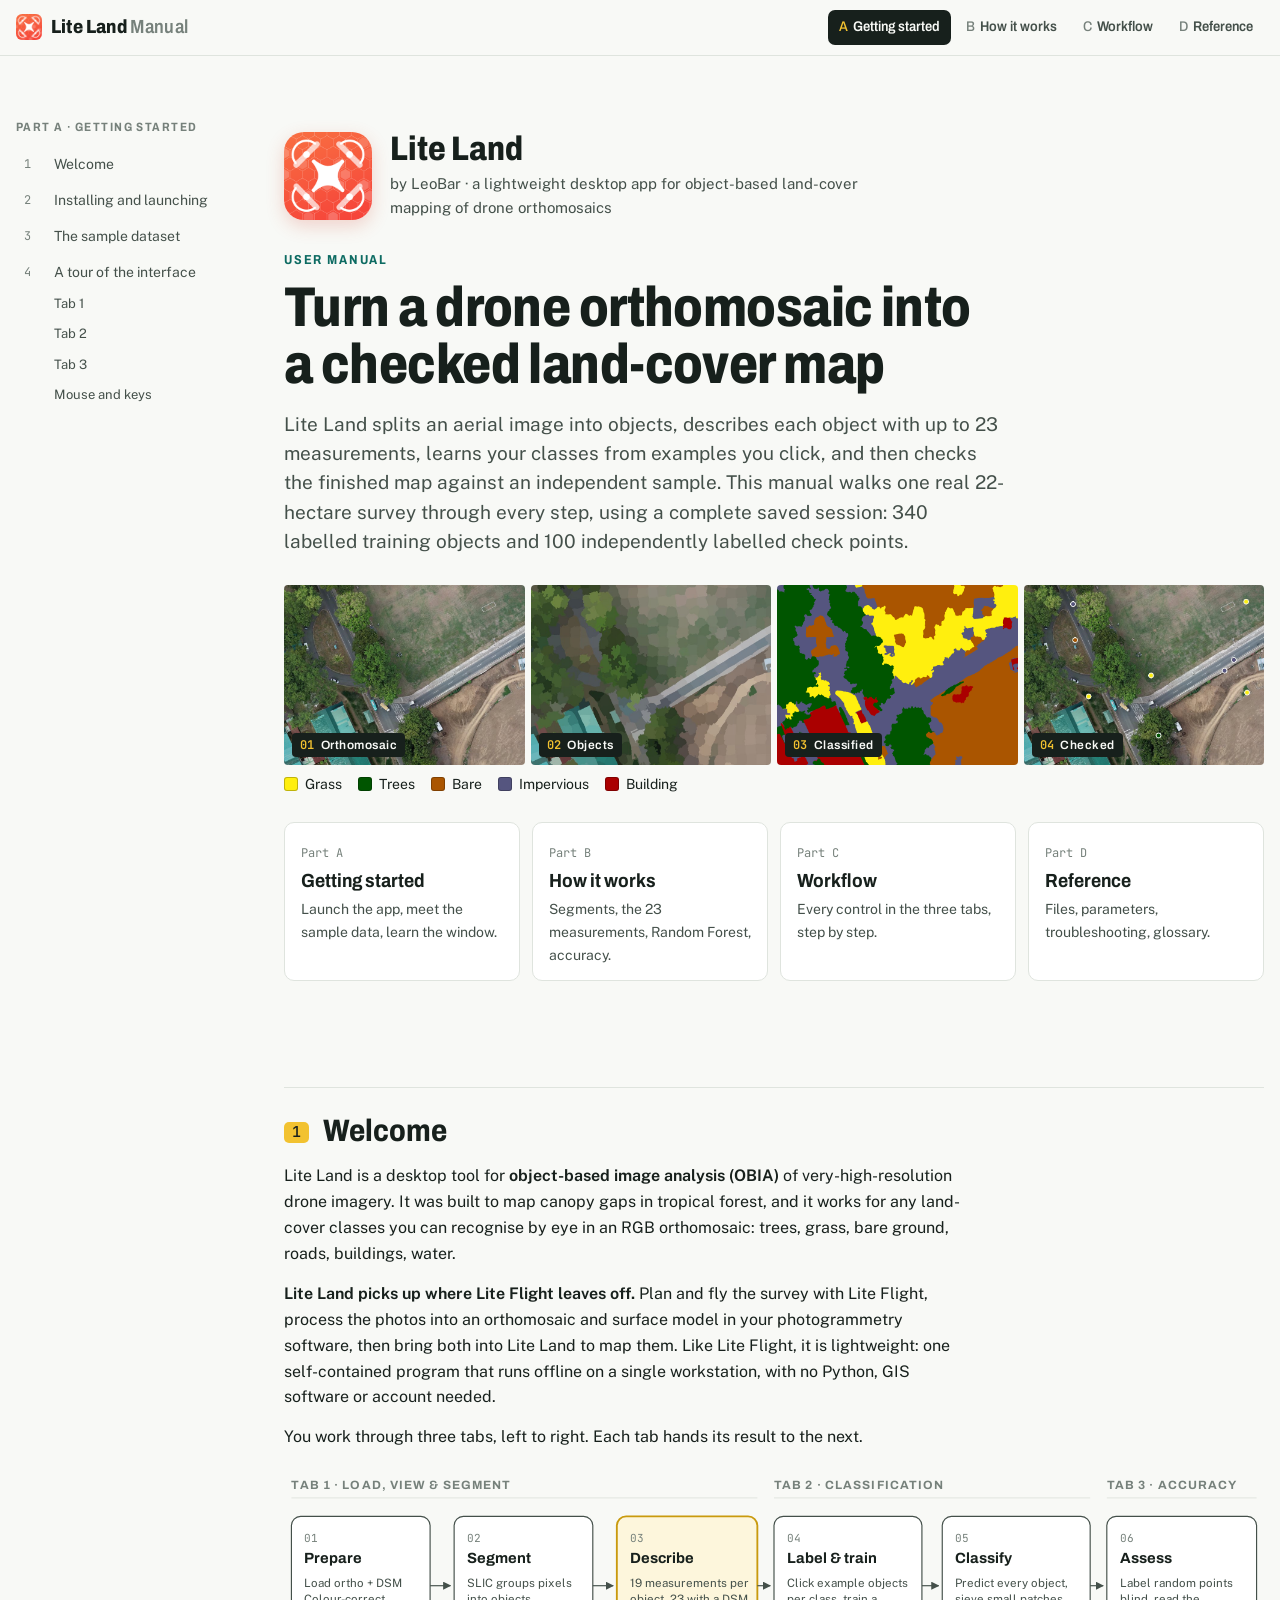
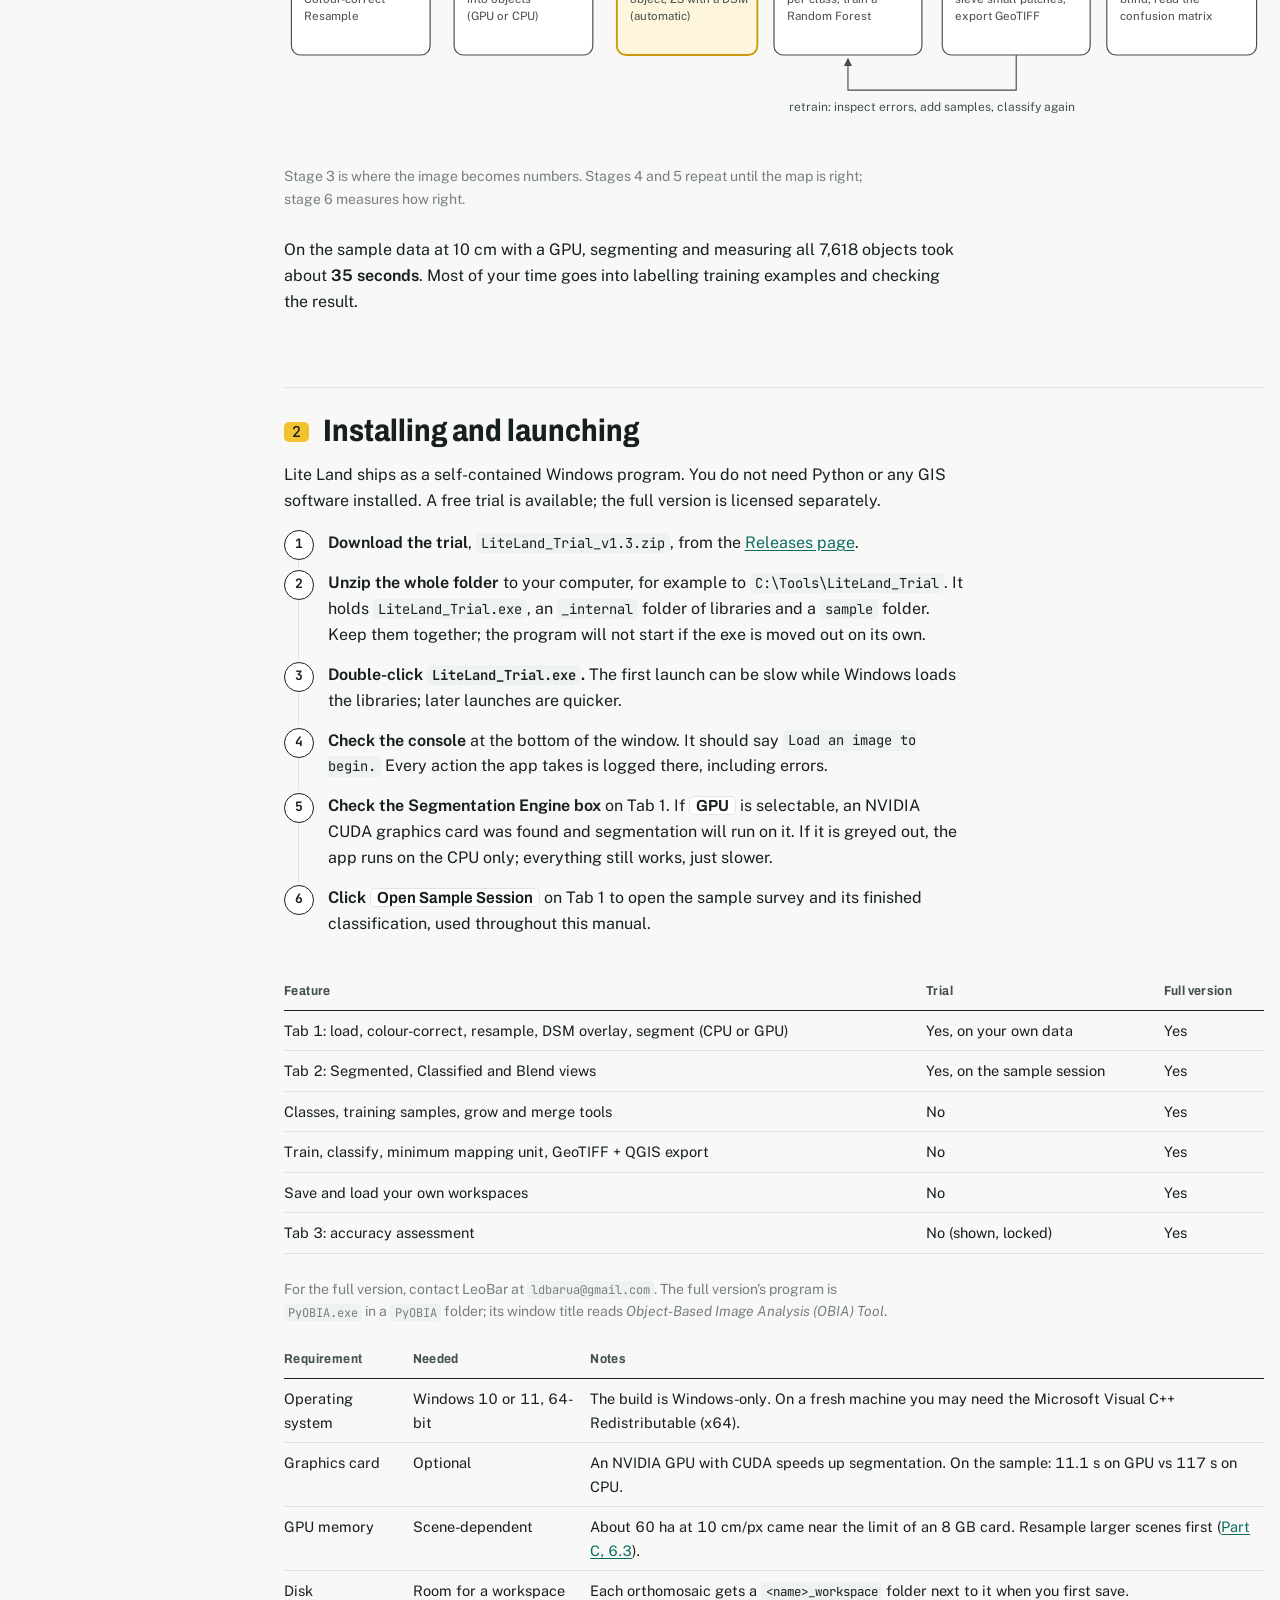
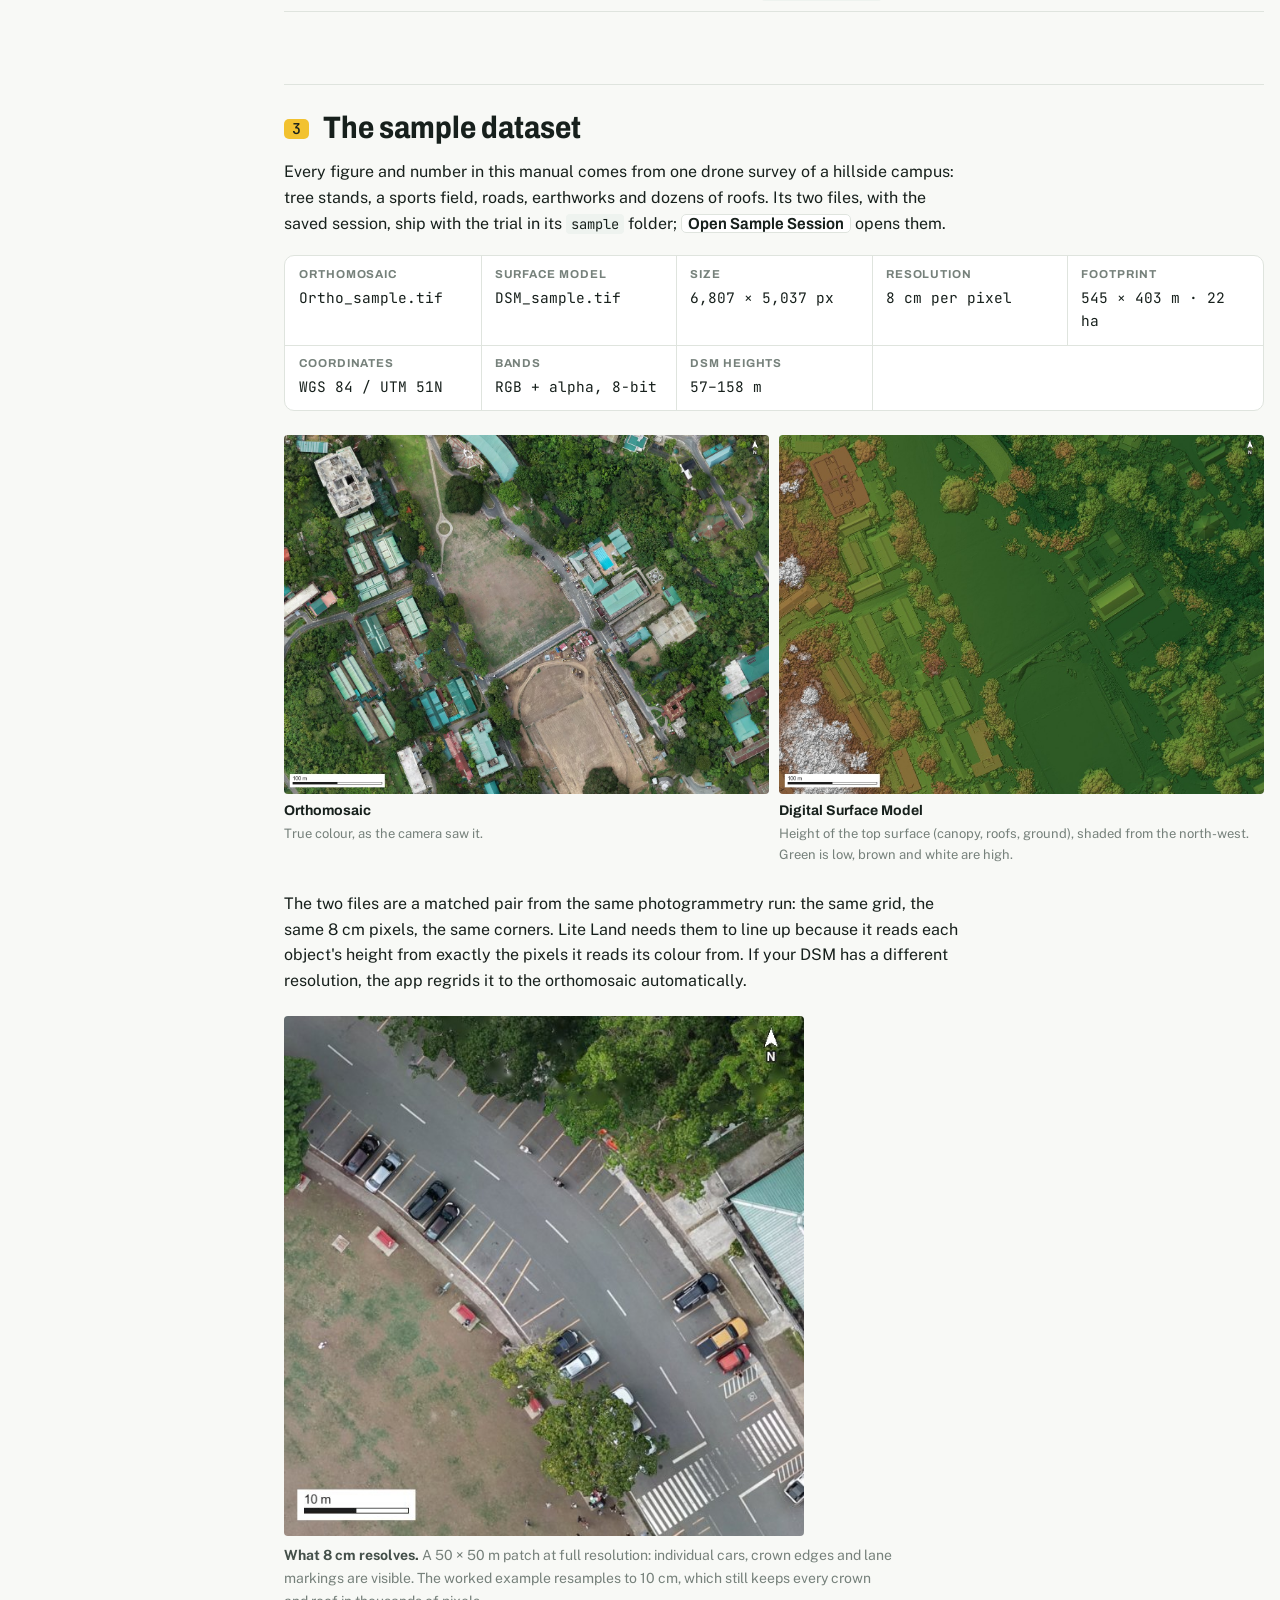
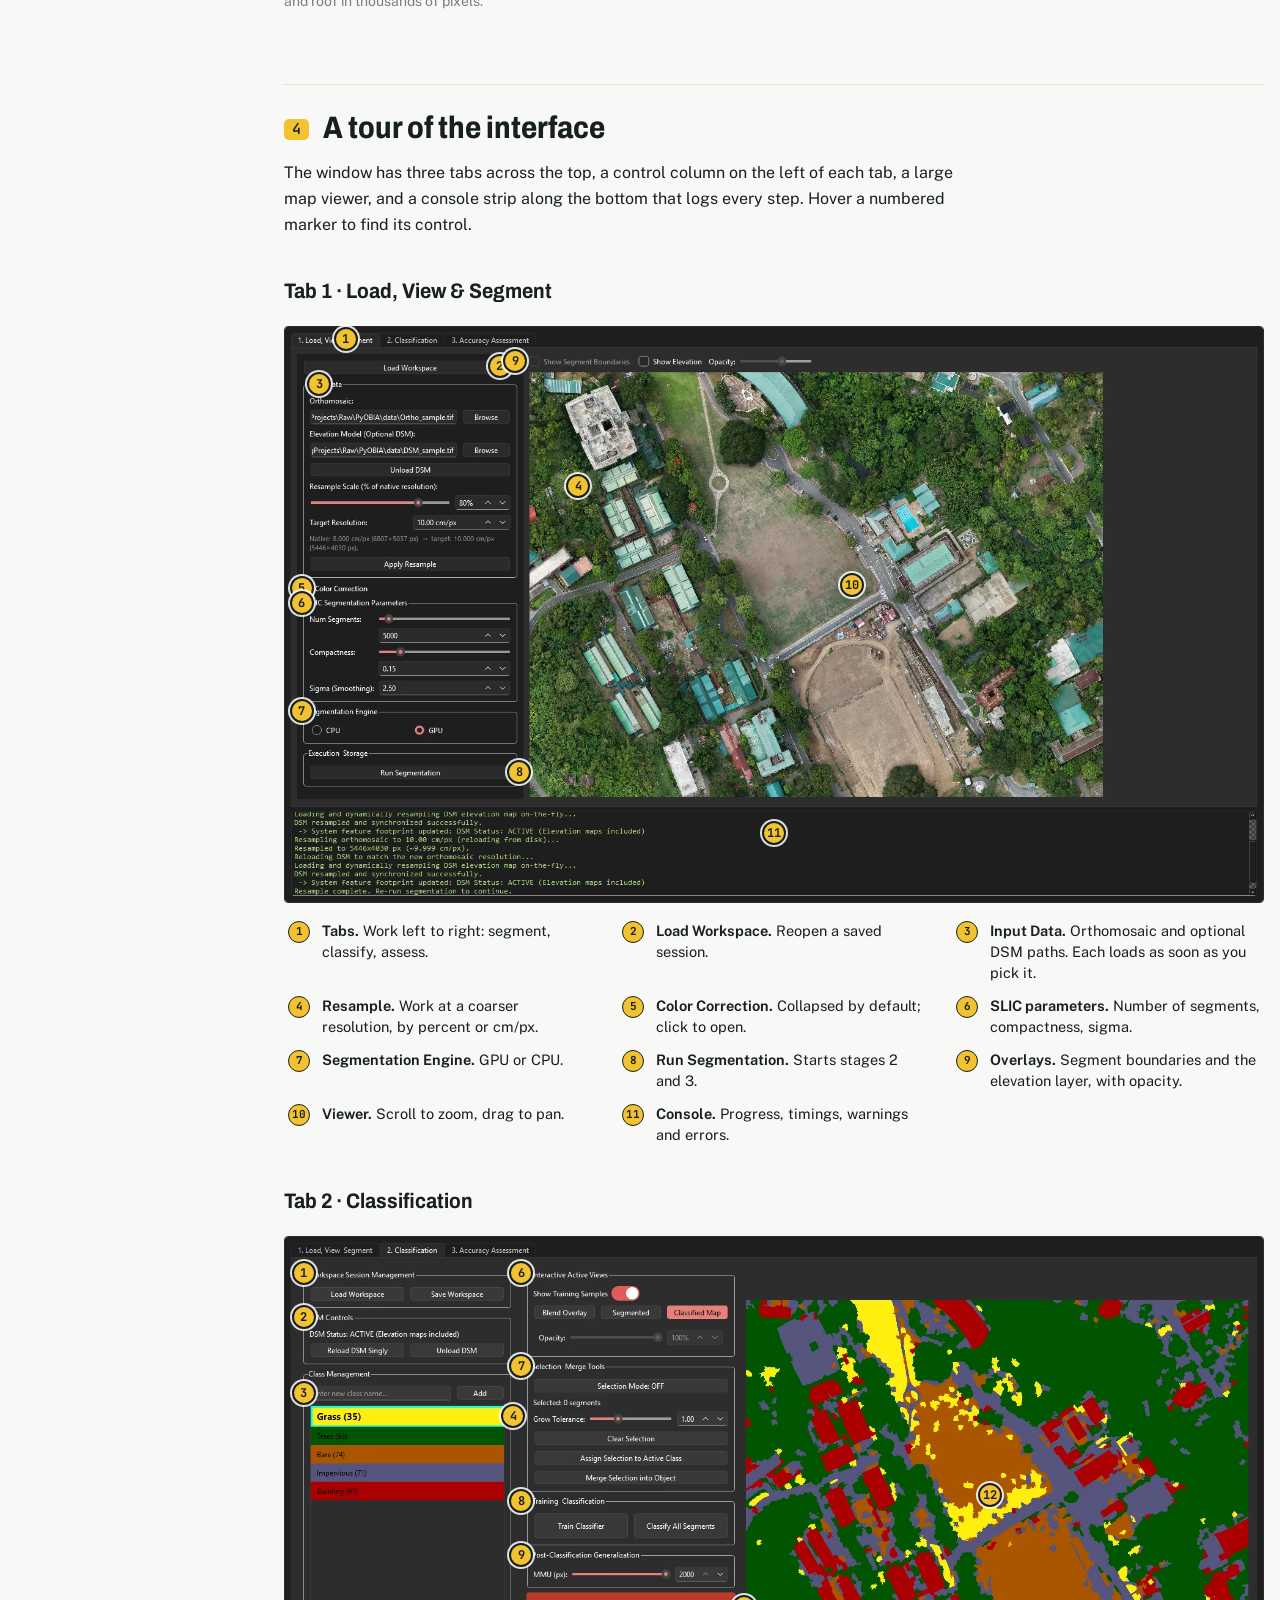
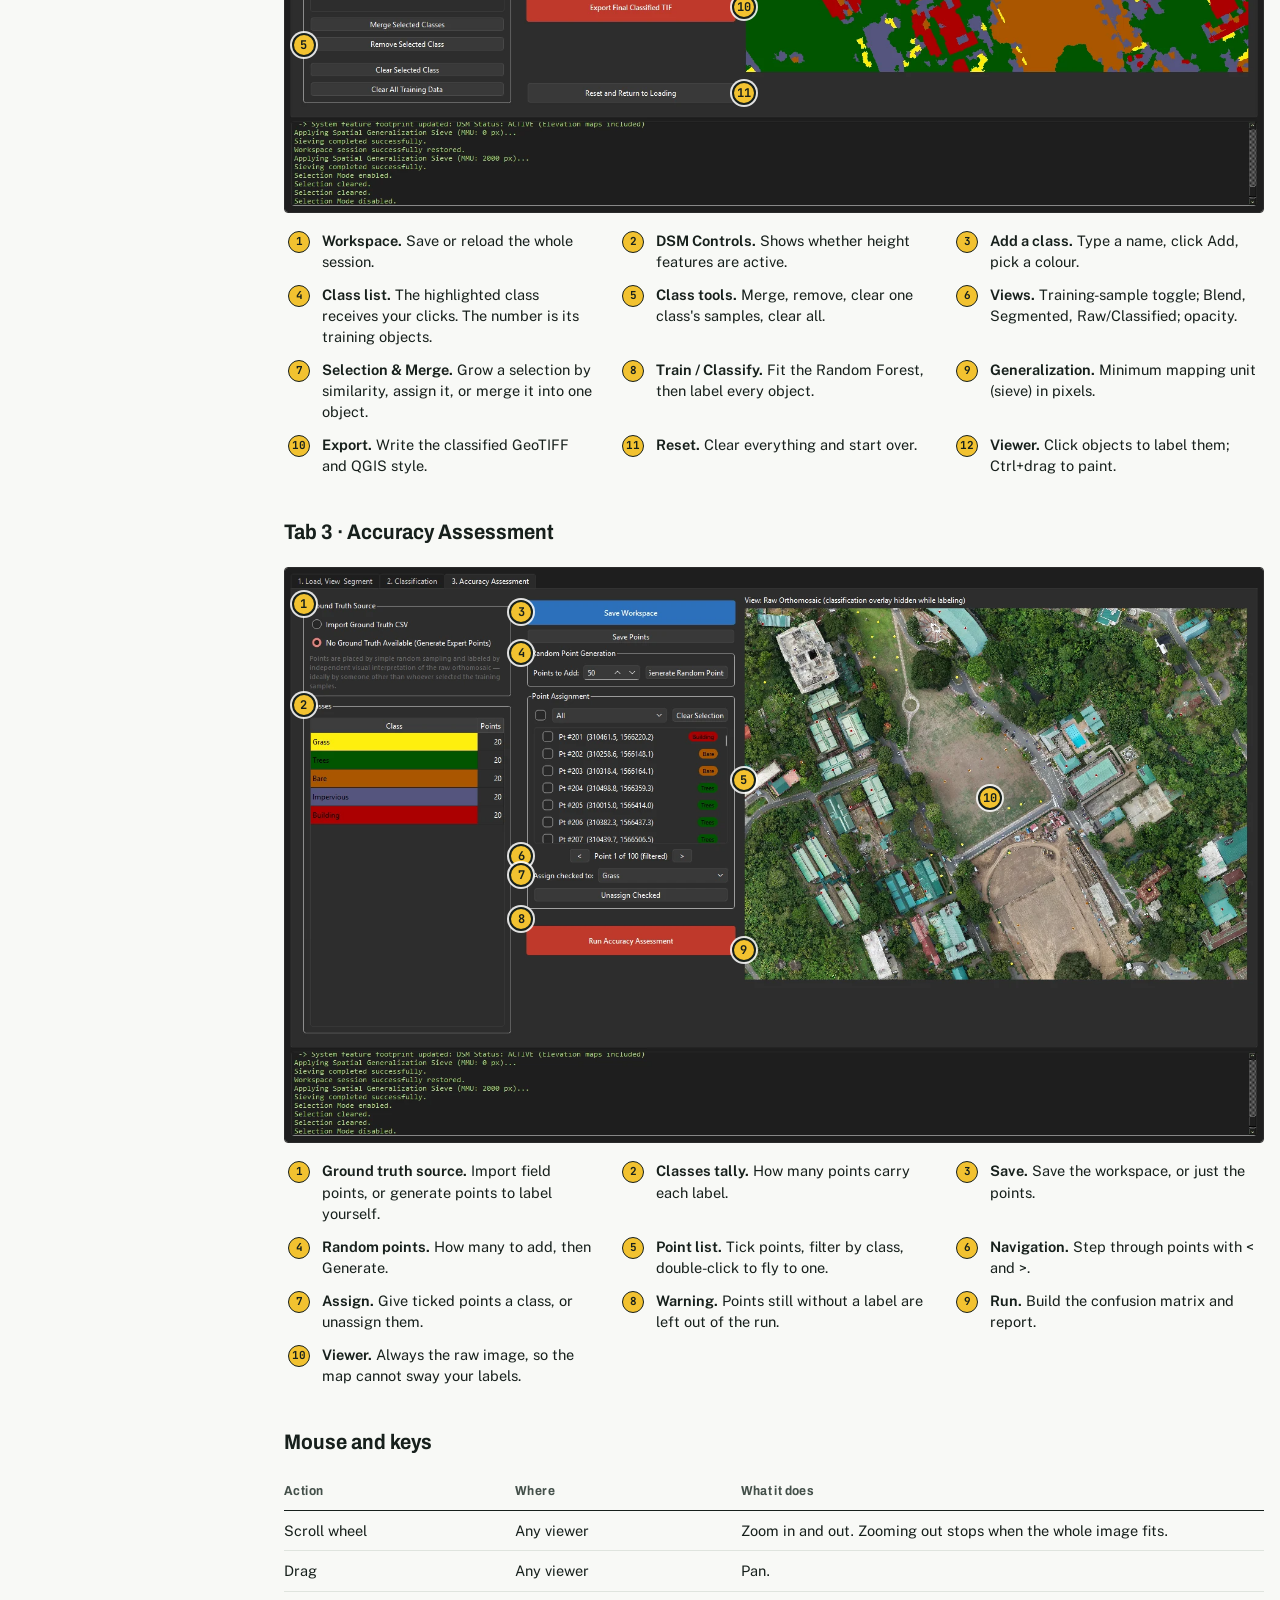
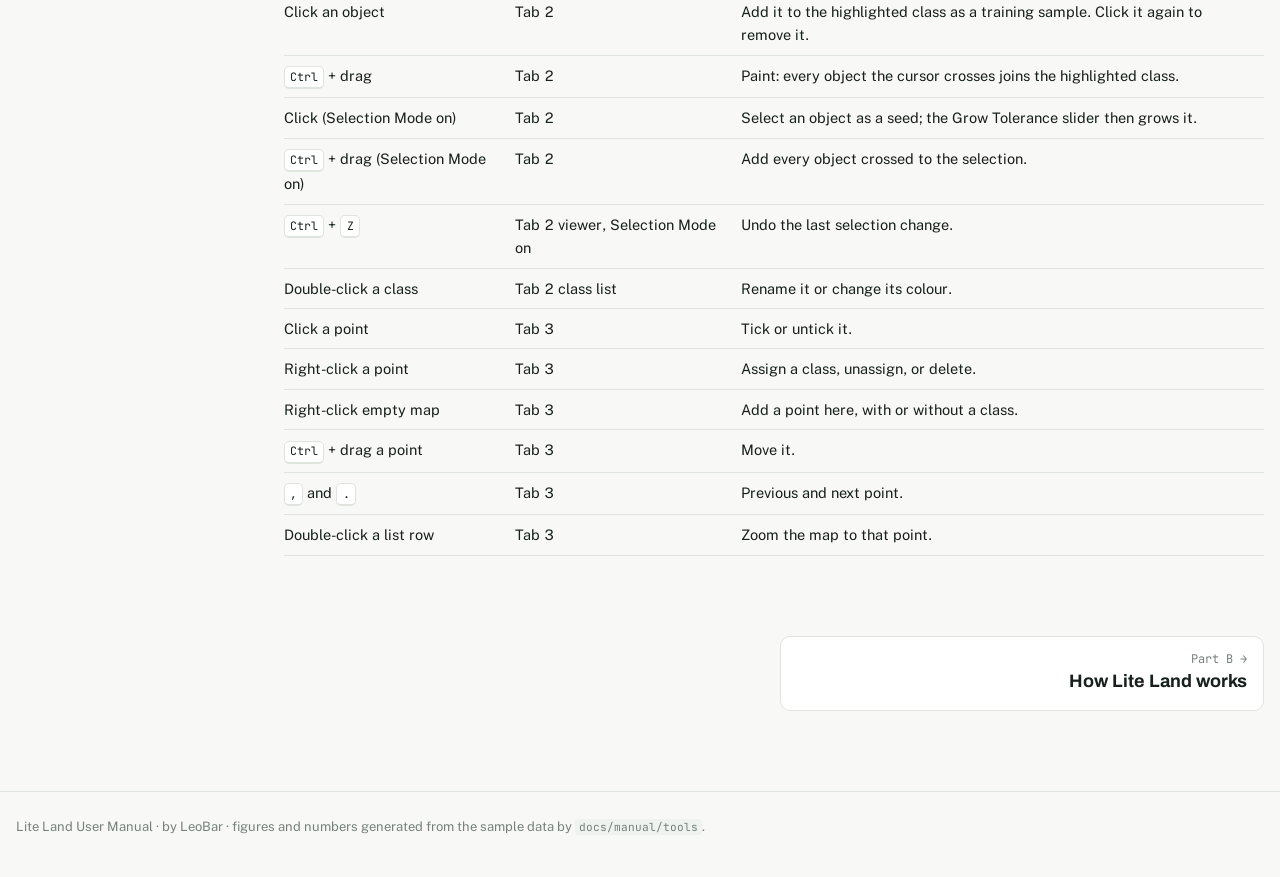
==== docs/index.html @ 66109f98 "Lite Land: README and illustrated user manual (GitHub Pages in docs/) Co-Authored-By: Claude Opus 5." ====
<!doctype html>
<html lang="en">
<head>
<meta charset="utf-8">
<meta name="viewport" content="width=device-width, initial-scale=1, viewport-fit=cover">
<title>Lite Land User Manual</title>
<link rel="preconnect" href="https://fonts.googleapis.com">
<link rel="preconnect" href="https://fonts.gstatic.com" crossorigin>
<link rel="stylesheet" href="https://fonts.googleapis.com/css2?family=Archivo:wdth,wght@75..100,500..800&family=JetBrains+Mono:wght@400;500;700&family=Public+Sans:ital,wght@0,400;0,600;0,700;1,400&display=swap">
<link rel="icon" type="image/png" href="img/brand/lite_land_64.png">
<link rel="apple-touch-icon" href="img/brand/lite_land_180.png">
<link rel="stylesheet" href="manual.css">
</head>
<body>
<header class="topbar"><div class="topbar-inner">
  <a class="brand" href="index.html"><img class="brand-mark" src="img/brand/lite_land_64.png" alt="" width="26" height="26"><span>Lite Land <span class="brand-sub">Manual</span></span></a>
  <nav class="parts" aria-label="Manual parts">
    <a href="index.html" aria-current="page"><span>A</span>Getting started</a>
    <a href="concepts.html"><span>B</span>How it works</a>
    <a href="workflow.html"><span>C</span>Workflow</a>
    <a href="reference.html"><span>D</span>Reference</a>
  </nav>
</div></header>

<div class="frame">
<aside class="toc" aria-label="On this page">
  <p class="toc-title">Part A · Getting started</p>
  <ol>
    <li><a href="#welcome"><span class="n">1</span>Welcome</a></li>
    <li><a href="#install"><span class="n">2</span>Installing and launching</a></li>
    <li><a href="#sample"><span class="n">3</span>The sample dataset</a></li>
    <li><a href="#tour"><span class="n">4</span>A tour of the interface</a>
      <ol>
        <li><a href="#tour-tab1">Tab 1</a></li>
        <li><a href="#tour-tab2">Tab 2</a></li>
        <li><a href="#tour-tab3">Tab 3</a></li>
        <li><a href="#controls">Mouse and keys</a></li>
      </ol>
    </li>
  </ol>
</aside>

<main>
<section class="hero">
  <div class="lockup">
    <img src="img/brand/lite_land_256.png" alt="Lite Land icon: a white quadcopter over orange hexagonal cells" width="88" height="88">
    <div>
      <p class="lockup-name">Lite Land</p>
      <p class="lockup-by">by LeoBar · a lightweight desktop app for object-based land-cover mapping of drone orthomosaics</p>
    </div>
  </div>
  <p class="eyebrow">User manual</p>
  <h1>Turn a drone orthomosaic into a checked land-cover map</h1>
  <p class="lead">Lite Land splits an aerial image into objects, describes each object with up to 23 measurements, learns your classes from examples you click, and then checks the finished map against an independent sample. This manual walks one real 22-hectare survey through every step, using a complete saved session: 340 labelled training objects and 100 independently labelled check points.</p>
  <div class="hero-strip">
    <figure><img src="img/view_raw.jpg" alt="Orthomosaic crop of trees, a field, a road and roofs"><figcaption><b>01</b>Orthomosaic</figcaption></figure>
    <figure><img src="img/view_segmented.jpg" alt="The same crop split into segments, each filled with its mean colour"><figcaption><b>02</b>Objects</figcaption></figure>
    <figure><img src="img/view_classified.png" alt="The same crop classified into five land-cover classes"><figcaption><b>03</b>Classified</figcaption></figure>
    <figure><img src="img/view_points.jpg" alt="Reference points over the crop, coloured by their labelled class"><figcaption><b>04</b>Checked</figcaption></figure>
  </div>
  <ul class="classes" aria-label="Classes used in the worked example">
    <li><i style="background:var(--c-grass)"></i>Grass</li>
    <li><i style="background:var(--c-trees)"></i>Trees</li>
    <li><i style="background:var(--c-bare)"></i>Bare</li>
    <li><i style="background:var(--c-imp)"></i>Impervious</li>
    <li><i style="background:var(--c-bld)"></i>Building</li>
  </ul>
  <div class="cards">
    <a class="card" href="#welcome"><span class="k">Part A</span><h3>Getting started</h3><p>Launch the app, meet the sample data, learn the window.</p></a>
    <a class="card" href="concepts.html"><span class="k">Part B</span><h3>How it works</h3><p>Segments, the 23 measurements, Random Forest, accuracy.</p></a>
    <a class="card" href="workflow.html"><span class="k">Part C</span><h3>Workflow</h3><p>Every control in the three tabs, step by step.</p></a>
    <a class="card" href="reference.html"><span class="k">Part D</span><h3>Reference</h3><p>Files, parameters, troubleshooting, glossary.</p></a>
  </div>
</section>

<h2 id="welcome"><span class="num">1</span>Welcome</h2>
<p>Lite Land is a desktop tool for <strong>object-based image analysis (OBIA)</strong> of very-high-resolution drone imagery. It was built to map canopy gaps in tropical forest, and it works for any land-cover classes you can recognise by eye in an RGB orthomosaic: trees, grass, bare ground, roads, buildings, water.</p>
<p><strong>Lite Land picks up where Lite Flight leaves off.</strong> Plan and fly the survey with Lite Flight, process the photos into an orthomosaic and surface model in your photogrammetry software, then bring both into Lite Land to map them. Like Lite Flight, it is lightweight: one self-contained program that runs offline on a single workstation, with no Python, GIS software or account needed.</p>
<p>You work through three tabs, left to right. Each tab hands its result to the next.</p>

<figure class="wide">
<svg viewBox="0 0 1060 300" role="img" aria-label="Six stages across three tabs turn an orthomosaic into a checked map" style="width:100%;height:auto;font-family:'Public Sans',sans-serif">
  <defs><marker id="pa" viewBox="0 0 10 10" refX="9" refY="5" markerWidth="7" markerHeight="7" orient="auto-start-reverse"><path d="M0 0L10 5L0 10z" fill="#44504a"/></marker></defs>
  <g font-family="Archivo, sans-serif" font-weight="700" font-size="13" letter-spacing="1.2" fill="#76817b">
    <text x="8" y="18">TAB 1 · LOAD, VIEW &amp; SEGMENT</text>
    <text x="530" y="18">TAB 2 · CLASSIFICATION</text>
    <text x="890" y="18">TAB 3 · ACCURACY</text>
  </g>
  <g stroke="#dfe4de" stroke-width="1"><line x1="8" x2="512" y1="28" y2="28"/><line x1="530" x2="872" y1="28" y2="28"/><line x1="890" x2="1052" y1="28" y2="28"/></g>
  <g fill="#fff" stroke="#44504a" stroke-width="1.25">
    <rect x="8" y="48" width="150" height="150" rx="10"/>
    <rect x="184" y="48" width="150" height="150" rx="10"/>
    <rect x="360" y="48" width="152" height="150" rx="10" fill="#fdf6dc" stroke="#c99a0e" stroke-width="2"/>
    <rect x="530" y="48" width="160" height="150" rx="10"/>
    <rect x="712" y="48" width="160" height="150" rx="10"/>
    <rect x="890" y="48" width="162" height="150" rx="10"/>
  </g>
  <g fill="none" stroke="#44504a" stroke-width="1.25">
    <path d="M158 123H180" marker-end="url(#pa)"/><path d="M334 123H356" marker-end="url(#pa)"/><path d="M512 123H526" marker-end="url(#pa)"/>
    <path d="M690 123H708" marker-end="url(#pa)"/><path d="M872 123H886" marker-end="url(#pa)"/>
    <path d="M792 198V236H610V202" marker-end="url(#pa)"/>
  </g>
  <g font-size="12.5" fill="#44504a">
    <text x="22" y="76" font-family="JetBrains Mono, monospace" font-size="12" fill="#76817b">01</text>
    <text x="22" y="98" font-weight="700" font-size="16" fill="#17201c" font-family="Archivo, sans-serif">Prepare</text>
    <text x="22" y="124">Load ortho + DSM</text><text x="22" y="142">Colour-correct</text><text x="22" y="160">Resample</text>
    <text x="198" y="76" font-family="JetBrains Mono, monospace" font-size="12" fill="#76817b">02</text>
    <text x="198" y="98" font-weight="700" font-size="16" fill="#17201c" font-family="Archivo, sans-serif">Segment</text>
    <text x="198" y="124">SLIC groups pixels</text><text x="198" y="142">into objects</text><text x="198" y="160">(GPU or CPU)</text>
    <text x="374" y="76" font-family="JetBrains Mono, monospace" font-size="12" fill="#76817b">03</text>
    <text x="374" y="98" font-weight="700" font-size="16" fill="#17201c" font-family="Archivo, sans-serif">Describe</text>
    <text x="374" y="124">19 measurements per</text><text x="374" y="142">object, 23 with a DSM</text><text x="374" y="160">(automatic)</text>
    <text x="544" y="76" font-family="JetBrains Mono, monospace" font-size="12" fill="#76817b">04</text>
    <text x="544" y="98" font-weight="700" font-size="16" fill="#17201c" font-family="Archivo, sans-serif">Label &amp; train</text>
    <text x="544" y="124">Click example objects</text><text x="544" y="142">per class, train a</text><text x="544" y="160">Random Forest</text>
    <text x="726" y="76" font-family="JetBrains Mono, monospace" font-size="12" fill="#76817b">05</text>
    <text x="726" y="98" font-weight="700" font-size="16" fill="#17201c" font-family="Archivo, sans-serif">Classify</text>
    <text x="726" y="124">Predict every object,</text><text x="726" y="142">sieve small patches,</text><text x="726" y="160">export GeoTIFF</text>
    <text x="904" y="76" font-family="JetBrains Mono, monospace" font-size="12" fill="#76817b">06</text>
    <text x="904" y="98" font-weight="700" font-size="16" fill="#17201c" font-family="Archivo, sans-serif">Assess</text>
    <text x="904" y="124">Label random points</text><text x="904" y="142">blind, read the</text><text x="904" y="160">confusion matrix</text>
  </g>
  <text x="701" y="258" text-anchor="middle" font-size="13" fill="#44504a">retrain: inspect errors, add samples, classify again</text>
</svg>
<figcaption>Stage 3 is where the image becomes numbers. Stages 4 and 5 repeat until the map is right; stage 6 measures how right.</figcaption>
</figure>

<p>On the sample data at 10 cm with a GPU, segmenting and measuring all <span data-d="segmentation.segments" data-fmt="int"></span> objects took about <strong>35 seconds</strong>. Most of your time goes into labelling training examples and checking the result.</p>

<h2 id="install"><span class="num">2</span>Installing and launching</h2>
<p>Lite Land ships as a self-contained Windows program. You do not need Python or any GIS software installed. A free trial is available; the full version is licensed separately.</p>
<ol class="steps">
  <li><strong>Download the trial</strong>, <code>LiteLand_Trial_v1.3.zip</code>, from the <a href="https://github.com/leobarua/liteland/releases/latest">Releases page</a>.</li>
  <li><strong>Unzip the whole folder</strong> to your computer, for example to <code>C:\Tools\LiteLand_Trial</code>. It holds <code>LiteLand_Trial.exe</code>, an <code>_internal</code> folder of libraries and a <code>sample</code> folder. Keep them together; the program will not start if the exe is moved out on its own.</li>
  <li><strong>Double-click <code>LiteLand_Trial.exe</code>.</strong> The first launch can be slow while Windows loads the libraries; later launches are quicker.</li>
  <li><strong>Check the console</strong> at the bottom of the window. It should say <code>Load an image to begin.</code> Every action the app takes is logged there, including errors.</li>
  <li><strong>Check the Segmentation Engine box</strong> on Tab 1. If <span class="ui">GPU</span> is selectable, an NVIDIA CUDA graphics card was found and segmentation will run on it. If it is greyed out, the app runs on the CPU only; everything still works, just slower.</li>
  <li><strong>Click <span class="ui">Open Sample Session</span></strong> on Tab 1 to open the sample survey and its finished classification, used throughout this manual.</li>
</ol>
<div class="table-wrap"><table>
  <thead><tr><th>Feature</th><th>Trial</th><th>Full version</th></tr></thead>
  <tbody>
    <tr><td>Tab 1: load, colour-correct, resample, DSM overlay, segment (CPU or GPU)</td><td>Yes, on your own data</td><td>Yes</td></tr>
    <tr><td>Tab 2: Segmented, Classified and Blend views</td><td>Yes, on the sample session</td><td>Yes</td></tr>
    <tr><td>Classes, training samples, grow and merge tools</td><td>No</td><td>Yes</td></tr>
    <tr><td>Train, classify, minimum mapping unit, GeoTIFF + QGIS export</td><td>No</td><td>Yes</td></tr>
    <tr><td>Save and load your own workspaces</td><td>No</td><td>Yes</td></tr>
    <tr><td>Tab 3: accuracy assessment</td><td>No (shown, locked)</td><td>Yes</td></tr>
  </tbody>
</table></div>
<p class="small">For the full version, contact LeoBar at <code>ldbarua@gmail.com</code>. The full version's program is <code>PyOBIA.exe</code> in a <code>PyOBIA</code> folder; its window title reads <em>Object-Based Image Analysis (OBIA) Tool</em>.</p>
<div class="table-wrap"><table>
  <thead><tr><th>Requirement</th><th>Needed</th><th>Notes</th></tr></thead>
  <tbody>
    <tr><td>Operating system</td><td>Windows 10 or 11, 64-bit</td><td>The build is Windows-only. On a fresh machine you may need the Microsoft Visual C++ Redistributable (x64).</td></tr>
    <tr><td>Graphics card</td><td>Optional</td><td>An NVIDIA GPU with CUDA speeds up segmentation. On the sample: <span data-d="seg_series.k8000.seconds" data-fmt="f1"></span> s on GPU vs <span data-d="seg_series.cpu_k8000.seconds" data-fmt="f0"></span> s on CPU.</td></tr>
    <tr><td>GPU memory</td><td>Scene-dependent</td><td>About 60 ha at 10 cm/px came near the limit of an 8 GB card. Resample larger scenes first (<a href="workflow.html#resample">Part C, 6.3</a>).</td></tr>
    <tr><td>Disk</td><td>Room for a workspace</td><td>Each orthomosaic gets a <code>&lt;name&gt;_workspace</code> folder next to it when you first save.</td></tr>
  </tbody>
</table></div>

<h2 id="sample"><span class="num">3</span>The sample dataset</h2>
<p>Every figure and number in this manual comes from one drone survey of a hillside campus: tree stands, a sports field, roads, earthworks and dozens of roofs. Its two files, with the saved session, ship with the trial in its <code>sample</code> folder; <span class="ui">Open Sample Session</span> opens them.</p>
<dl class="kv">
  <div><dt>Orthomosaic</dt><dd>Ortho_sample.tif</dd></div>
  <div><dt>Surface model</dt><dd>DSM_sample.tif</dd></div>
  <div><dt>Size</dt><dd><span data-d="grid.native_width" data-fmt="int"></span> × <span data-d="grid.native_height" data-fmt="int"></span> px</dd></div>
  <div><dt>Resolution</dt><dd>8 cm per pixel</dd></div>
  <div><dt>Footprint</dt><dd>545 × 403 m · 22 ha</dd></div>
  <div><dt>Coordinates</dt><dd>WGS 84 / UTM 51N</dd></div>
  <div><dt>Bands</dt><dd>RGB + alpha, 8-bit</dd></div>
  <div><dt>DSM heights</dt><dd><span data-d="dsm.min" data-fmt="f0"></span>–<span data-d="dsm.max" data-fmt="f0"></span> m</dd></div>
</dl>
<div class="strip c2">
  <figure><img src="img/sample_ortho.jpg" alt="The full sample orthomosaic"><figcaption><b>Orthomosaic</b> True colour, as the camera saw it.</figcaption></figure>
  <figure><img src="img/sample_dsm.jpg" alt="The DSM shown as coloured, hill-shaded elevation"><figcaption><b>Digital Surface Model</b> Height of the top surface (canopy, roofs, ground), shaded from the north-west. Green is low, brown and white are high.</figcaption></figure>
</div>
<p>The two files are a matched pair from the same photogrammetry run: the same grid, the same 8 cm pixels, the same corners. Lite Land needs them to line up because it reads each object's height from exactly the pixels it reads its colour from. If your DSM has a different resolution, the app regrids it to the orthomosaic automatically.</p>
<figure>
  <img src="img/sample_inset_8cm.jpg" alt="A 50 by 50 metre patch at full 8 cm resolution showing parked cars and individual tree crowns" style="max-width:520px">
  <figcaption><b>What 8 cm resolves.</b> A 50 × 50 m patch at full resolution: individual cars, crown edges and lane markings are visible. The worked example resamples to 10 cm, which still keeps every crown and roof in thousands of pixels.</figcaption>
</figure>

<h2 id="tour"><span class="num">4</span>A tour of the interface</h2>
<p>The window has three tabs across the top, a control column on the left of each tab, a large map viewer, and a console strip along the bottom that logs every step. Hover a numbered marker to find its control.</p>

<h3 id="tour-tab1">Tab 1 · Load, View &amp; Segment</h3>
<div class="shot">
  <div class="shot-img">
    <img src="img/app/04_resampled.webp" alt="Lite Land Tab 1 with the sample orthomosaic loaded and resampled to 10 cm">
    <span class="pin" style="left:6.3%;top:2.3%">1</span>
    <span class="pin" style="left:22%;top:7%">2</span>
    <span class="pin" style="left:3.6%;top:10%">3</span>
    <span class="pin" style="left:30%;top:27.7%">4</span>
    <span class="pin" style="left:1.8%;top:45.4%">5</span>
    <span class="pin" style="left:1.8%;top:48%">6</span>
    <span class="pin" style="left:1.8%;top:66.8%">7</span>
    <span class="pin" style="left:24%;top:77.4%">8</span>
    <span class="pin" style="left:23.6%;top:6%">9</span>
    <span class="pin" style="left:58%;top:45%">10</span>
    <span class="pin" style="left:50%;top:88%">11</span>
  </div>
  <ol class="legend-list">
    <li><span class="k">1</span><span><b>Tabs.</b> Work left to right: segment, classify, assess.</span></li>
    <li><span class="k">2</span><span><b>Load Workspace.</b> Reopen a saved session.</span></li>
    <li><span class="k">3</span><span><b>Input Data.</b> Orthomosaic and optional DSM paths. Each loads as soon as you pick it.</span></li>
    <li><span class="k">4</span><span><b>Resample.</b> Work at a coarser resolution, by percent or cm/px.</span></li>
    <li><span class="k">5</span><span><b>Color Correction.</b> Collapsed by default; click to open.</span></li>
    <li><span class="k">6</span><span><b>SLIC parameters.</b> Number of segments, compactness, sigma.</span></li>
    <li><span class="k">7</span><span><b>Segmentation Engine.</b> GPU or CPU.</span></li>
    <li><span class="k">8</span><span><b>Run Segmentation.</b> Starts stages 2 and 3.</span></li>
    <li><span class="k">9</span><span><b>Overlays.</b> Segment boundaries and the elevation layer, with opacity.</span></li>
    <li><span class="k">10</span><span><b>Viewer.</b> Scroll to zoom, drag to pan.</span></li>
    <li><span class="k">11</span><span><b>Console.</b> Progress, timings, warnings and errors.</span></li>
  </ol>
</div>

<h3 id="tour-tab2">Tab 2 · Classification</h3>
<div class="shot">
  <div class="shot-img">
    <img src="img/app/14_classified.webp" alt="Lite Land Tab 2 showing the five classes and the classified sample map">
    <span class="pin" style="left:2%;top:6.5%">1</span>
    <span class="pin" style="left:2%;top:14%">2</span>
    <span class="pin" style="left:2%;top:27.2%">3</span>
    <span class="pin" style="left:23.4%;top:31.2%">4</span>
    <span class="pin" style="left:2%;top:71%">5</span>
    <span class="pin" style="left:24.2%;top:6.5%">6</span>
    <span class="pin" style="left:24.2%;top:22.5%">7</span>
    <span class="pin" style="left:24.2%;top:45.9%">8</span>
    <span class="pin" style="left:24.2%;top:55.3%">9</span>
    <span class="pin" style="left:46.9%;top:64.4%">10</span>
    <span class="pin" style="left:46.9%;top:79.3%">11</span>
    <span class="pin" style="left:72%;top:45%">12</span>
  </div>
  <ol class="legend-list">
    <li><span class="k">1</span><span><b>Workspace.</b> Save or reload the whole session.</span></li>
    <li><span class="k">2</span><span><b>DSM Controls.</b> Shows whether height features are active.</span></li>
    <li><span class="k">3</span><span><b>Add a class.</b> Type a name, click Add, pick a colour.</span></li>
    <li><span class="k">4</span><span><b>Class list.</b> The highlighted class receives your clicks. The number is its training objects.</span></li>
    <li><span class="k">5</span><span><b>Class tools.</b> Merge, remove, clear one class's samples, clear all.</span></li>
    <li><span class="k">6</span><span><b>Views.</b> Training-sample toggle; Blend, Segmented, Raw/Classified; opacity.</span></li>
    <li><span class="k">7</span><span><b>Selection &amp; Merge.</b> Grow a selection by similarity, assign it, or merge it into one object.</span></li>
    <li><span class="k">8</span><span><b>Train / Classify.</b> Fit the Random Forest, then label every object.</span></li>
    <li><span class="k">9</span><span><b>Generalization.</b> Minimum mapping unit (sieve) in pixels.</span></li>
    <li><span class="k">10</span><span><b>Export.</b> Write the classified GeoTIFF and QGIS style.</span></li>
    <li><span class="k">11</span><span><b>Reset.</b> Clear everything and start over.</span></li>
    <li><span class="k">12</span><span><b>Viewer.</b> Click objects to label them; Ctrl+drag to paint.</span></li>
  </ol>
</div>

<h3 id="tour-tab3">Tab 3 · Accuracy Assessment</h3>
<div class="shot">
  <div class="shot-img">
    <img src="img/app/17_accuracy_overview.webp" alt="Lite Land Tab 3 with 100 reference points over the raw orthomosaic">
    <span class="pin" style="left:2%;top:6.5%">1</span>
    <span class="pin" style="left:2%;top:24%">2</span>
    <span class="pin" style="left:24.2%;top:7.8%">3</span>
    <span class="pin" style="left:24.2%;top:14.9%">4</span>
    <span class="pin" style="left:46.9%;top:37%">5</span>
    <span class="pin" style="left:24.2%;top:50.1%">6</span>
    <span class="pin" style="left:24.2%;top:53.5%">7</span>
    <span class="pin" style="left:24.2%;top:61%">8</span>
    <span class="pin" style="left:46.9%;top:66.5%">9</span>
    <span class="pin" style="left:72%;top:40%">10</span>
  </div>
  <ol class="legend-list">
    <li><span class="k">1</span><span><b>Ground truth source.</b> Import field points, or generate points to label yourself.</span></li>
    <li><span class="k">2</span><span><b>Classes tally.</b> How many points carry each label.</span></li>
    <li><span class="k">3</span><span><b>Save.</b> Save the workspace, or just the points.</span></li>
    <li><span class="k">4</span><span><b>Random points.</b> How many to add, then Generate.</span></li>
    <li><span class="k">5</span><span><b>Point list.</b> Tick points, filter by class, double-click to fly to one.</span></li>
    <li><span class="k">6</span><span><b>Navigation.</b> Step through points with &lt; and &gt;.</span></li>
    <li><span class="k">7</span><span><b>Assign.</b> Give ticked points a class, or unassign them.</span></li>
    <li><span class="k">8</span><span><b>Warning.</b> Points still without a label are left out of the run.</span></li>
    <li><span class="k">9</span><span><b>Run.</b> Build the confusion matrix and report.</span></li>
    <li><span class="k">10</span><span><b>Viewer.</b> Always the raw image, so the map cannot sway your labels.</span></li>
  </ol>
</div>

<h3 id="controls">Mouse and keys</h3>
<div class="table-wrap"><table>
  <thead><tr><th>Action</th><th>Where</th><th>What it does</th></tr></thead>
  <tbody>
    <tr><td>Scroll wheel</td><td>Any viewer</td><td>Zoom in and out. Zooming out stops when the whole image fits.</td></tr>
    <tr><td>Drag</td><td>Any viewer</td><td>Pan.</td></tr>
    <tr><td>Click an object</td><td>Tab 2</td><td>Add it to the highlighted class as a training sample. Click it again to remove it.</td></tr>
    <tr><td><kbd>Ctrl</kbd> + drag</td><td>Tab 2</td><td>Paint: every object the cursor crosses joins the highlighted class.</td></tr>
    <tr><td>Click (Selection Mode on)</td><td>Tab 2</td><td>Select an object as a seed; the Grow Tolerance slider then grows it.</td></tr>
    <tr><td><kbd>Ctrl</kbd> + drag (Selection Mode on)</td><td>Tab 2</td><td>Add every object crossed to the selection.</td></tr>
    <tr><td><kbd>Ctrl</kbd> + <kbd>Z</kbd></td><td>Tab 2 viewer, Selection Mode on</td><td>Undo the last selection change.</td></tr>
    <tr><td>Double-click a class</td><td>Tab 2 class list</td><td>Rename it or change its colour.</td></tr>
    <tr><td>Click a point</td><td>Tab 3</td><td>Tick or untick it.</td></tr>
    <tr><td>Right-click a point</td><td>Tab 3</td><td>Assign a class, unassign, or delete.</td></tr>
    <tr><td>Right-click empty map</td><td>Tab 3</td><td>Add a point here, with or without a class.</td></tr>
    <tr><td><kbd>Ctrl</kbd> + drag a point</td><td>Tab 3</td><td>Move it.</td></tr>
    <tr><td><kbd>,</kbd> and <kbd>.</kbd></td><td>Tab 3</td><td>Previous and next point.</td></tr>
    <tr><td>Double-click a list row</td><td>Tab 3</td><td>Zoom the map to that point.</td></tr>
  </tbody>
</table></div>

<nav class="pager" aria-label="Next part">
  <a class="next" href="concepts.html"><span class="k">Part B →</span><b>How Lite Land works</b></a>
</nav>
</main>
</div>
<footer class="foot">Lite Land User Manual · by LeoBar · figures and numbers generated from the sample data by <code>docs/manual/tools</code>.</footer>
<script src="manual_data.js"></script>
<script src="manual.js"></script>
</body>
</html>
---- docs/manual.css ----
/* Layout: a survey field-manual. Sticky part bar on top, a section index on the left,
   a ~68ch reading column, and figures that step out wider than the text.
   Single light theme by request; every colour is set explicitly. */
:root {
  --paper: #f8f9f6;
  --surface: #ffffff;
  --ink: #17201c;
  --ink-2: #44504a;
  --muted: #76817b;
  --rule: #dfe4de;
  --tint: #eef3ef;
  --accent: #0d6b62;
  --accent-ink: #0a524b;
  --mark: #f2c230;
  --warn: #9a5a06;
  --warn-bg: #fdf4e3;
  --c-trees: #005500;
  --c-grass: #ffef0e;
  --c-bare: #aa5500;
  --c-imp: #55557f;
  --c-bld: #aa0000;
  --f-display: "Archivo", "Arial Narrow", "Helvetica Neue", Arial, sans-serif;
  --f-body: "Public Sans", "Segoe UI", system-ui, -apple-system, sans-serif;
  --f-mono: "JetBrains Mono", Consolas, "Cascadia Mono", monospace;
  --text: 68ch;
  --wide: 1060px;
  color-scheme: light;
}

* { box-sizing: border-box; }
html { scroll-padding-top: 76px; }
body {
  margin: 0;
  background: var(--paper);
  color: var(--ink);
  font: 16px/1.62 var(--f-body);
  -webkit-font-smoothing: antialiased;
}
img { max-width: 100%; display: block; }
a { color: var(--accent); text-underline-offset: 2px; }
a:hover { color: var(--accent-ink); }
:focus-visible { outline: 3px solid var(--mark); outline-offset: 2px; border-radius: 3px; }
code, kbd, .mono { font-family: var(--f-mono); font-size: .86em; }
code { background: var(--tint); padding: .08em .35em; border-radius: 4px; }
kbd {
  display: inline-block; padding: .05em .45em; border: 1px solid var(--rule);
  border-bottom-width: 2px; border-radius: 5px; background: var(--surface); font-size: .8em;
}

/* ---------- top bar ---------- */
.topbar {
  position: sticky; top: env(safe-area-inset-top, 0px); z-index: 20;
  background: rgba(248, 249, 246, .94); backdrop-filter: blur(6px);
  border-bottom: 1px solid var(--rule);
}
.topbar-inner {
  max-width: 1320px; margin: 0 auto; padding: 10px 16px;
  display: flex; align-items: center; gap: 20px; flex-wrap: wrap;
}
.brand {
  font-family: var(--f-display); font-weight: 800; font-stretch: 85%; font-size: 19px;
  letter-spacing: .01em; color: var(--ink); text-decoration: none;
  display: flex; align-items: center; gap: 9px;
}
.brand-mark { width: 26px; height: 26px; border-radius: 6px; }
.brand-sub { font-weight: 600; color: var(--muted); }
.lockup { display: flex; align-items: center; gap: 18px; margin: 0 0 30px; }
.lockup img { width: 88px; height: 88px; border-radius: 20px; box-shadow: 0 6px 18px rgba(214, 72, 48, .22); flex: none; }
.lockup-name { font-family: var(--f-display); font-weight: 800; font-stretch: 82%; font-size: 34px; line-height: 1; margin: 0 0 6px; color: var(--ink); }
.lockup-by { margin: 0; font-size: 15px; color: var(--ink-2); max-width: 52ch; }
.parts { display: flex; gap: 4px; flex-wrap: wrap; margin-left: auto; }
.parts a {
  font-family: var(--f-display); font-stretch: 90%; font-weight: 600; font-size: 14px;
  text-decoration: none; color: var(--ink-2); padding: 6px 11px; border-radius: 7px;
}
.parts a span { color: var(--muted); font-weight: 500; margin-right: 5px; }
.parts a:hover { background: var(--tint); color: var(--ink); }
.parts a[aria-current="page"] { background: var(--ink); color: var(--paper); }
.parts a[aria-current="page"] span { color: var(--mark); }

/* ---------- page frame ---------- */
.frame {
  max-width: 1320px; margin: 0 auto; padding-inline: 16px; padding-block: 0 80px;
  display: grid; grid-template-columns: 220px minmax(0, 1fr); gap: 48px;
}
.toc { position: sticky; top: 78px; align-self: start; max-height: calc(100vh - 96px); overflow: auto; padding-top: 40px; }
.toc-title {
  font-family: var(--f-display); font-stretch: 85%; font-weight: 700; font-size: 12px;
  letter-spacing: .12em; text-transform: uppercase; color: var(--muted); margin: 0 0 10px;
}
.toc ol { list-style: none; margin: 0; padding: 0; display: grid; gap: 1px; }
.toc a {
  display: grid; grid-template-columns: 26px 1fr; gap: 4px; padding: 5px 8px; border-radius: 6px;
  font-size: 14px; line-height: 1.35; color: var(--ink-2); text-decoration: none;
}
.toc a .n { font-family: var(--f-mono); font-size: 12px; color: var(--muted); padding-top: 1px; }
.toc a:hover { background: var(--tint); color: var(--ink); }
.toc a.active { background: var(--surface); color: var(--ink); box-shadow: inset 3px 0 0 var(--mark); }
.toc ol ol { margin: 2px 0 6px 30px; }
.toc ol ol a { grid-template-columns: 1fr; font-size: 13px; padding: 3px 8px; }

main { min-width: 0; padding-top: 40px; }
main > * { max-width: var(--text); }
main > .wide, main > figure, main > .strip, main > .shot, main > .panel, main > .table-wrap { max-width: var(--wide); }

/* ---------- type ---------- */
.eyebrow {
  font-family: var(--f-display); font-stretch: 85%; font-weight: 700; font-size: 13px;
  letter-spacing: .14em; text-transform: uppercase; color: var(--accent); margin: 0 0 8px;
}
h1, h2, h3, h4 { font-family: var(--f-display); text-wrap: balance; color: var(--ink); }
h1 { font-weight: 800; font-stretch: 82%; font-size: clamp(36px, 5vw, 56px); line-height: 1.02; letter-spacing: -.01em; margin: 0 0 16px; }
h2 {
  font-weight: 750; font-stretch: 85%; font-size: 31px; line-height: 1.12; margin: 72px 0 14px;
  padding-top: 26px; border-top: 1px solid var(--rule); display: flex; gap: 14px; align-items: baseline;
}
h2 .num {
  font-family: var(--f-mono); font-size: 15px; font-weight: 500; color: var(--ink);
  background: var(--mark); padding: 2px 8px; border-radius: 5px; transform: translateY(-4px);
}
h3 { font-weight: 700; font-stretch: 90%; font-size: 21px; line-height: 1.25; margin: 40px 0 8px; }
h4 { font-weight: 700; font-size: 16px; margin: 24px 0 4px; }
p { margin: 0 0 14px; }
.lead { font-size: 19px; line-height: 1.55; color: var(--ink-2); }
.small, figcaption, .caption { font-size: 14px; color: var(--muted); }
ul, ol { padding-left: 1.3em; margin: 0 0 16px; }
li { margin: 3px 0; }
strong { font-weight: 650; }

/* ---------- hero ---------- */
.hero { padding: 36px 0 8px; max-width: var(--wide) !important; }
.hero .lead { max-width: 60ch; }
.hero-strip { display: grid; grid-template-columns: repeat(4, minmax(0, 1fr)); gap: 6px; margin: 28px 0 8px; }
.hero-strip figure { margin: 0; position: relative; }
.hero-strip img { aspect-ratio: 4 / 3; object-fit: cover; width: 100%; border-radius: 4px; }
.hero-strip figcaption {
  position: absolute; left: 8px; bottom: 8px; background: var(--ink); color: var(--paper);
  font: 600 12px/1 var(--f-display); letter-spacing: .04em; padding: 6px 8px; border-radius: 4px;
}
.hero-strip figcaption b { color: var(--mark); font-family: var(--f-mono); font-weight: 600; margin-right: 6px; }

.cards { display: grid; grid-template-columns: repeat(auto-fit, minmax(220px, 1fr)); gap: 12px; margin: 26px 0; max-width: var(--wide) !important; }
.card {
  display: block; text-decoration: none; color: var(--ink); background: var(--surface);
  border: 1px solid var(--rule); border-radius: 10px; padding: 16px 16px 14px;
}
.card:hover { border-color: var(--ink-2); color: var(--ink); }
.card .k { font-family: var(--f-mono); font-size: 12px; color: var(--muted); }
.card h3 { margin: 4px 0 6px; font-size: 19px; }
.card p { font-size: 14px; color: var(--ink-2); margin: 0; }

/* ---------- figures ---------- */
figure { margin: 22px 0 26px; }
figure img, .strip img, .shot img { border-radius: 4px; cursor: zoom-in; background: var(--tint); }
figcaption { margin-top: 8px; max-width: var(--text); }
figcaption b { color: var(--ink-2); }
.strip { display: grid; gap: 10px; margin: 22px 0 26px; }
.strip.c2 { grid-template-columns: repeat(2, minmax(0, 1fr)); }
.strip.c3 { grid-template-columns: repeat(3, minmax(0, 1fr)); }
.strip.c4 { grid-template-columns: repeat(4, minmax(0, 1fr)); }
.strip figure { margin: 0; }
.strip figcaption { margin-top: 6px; font-size: 13px; }
.strip figcaption b { display: block; color: var(--ink); font-family: var(--f-display); font-size: 14px; }
.strip + .caption { margin-top: -12px; margin-bottom: 26px; }

/* annotated screenshots */
.shot { margin: 22px 0 28px; }
.shot-img { position: relative; }
.shot-img img { width: 100%; border: 1px solid #2b2b2b; }
.pin {
  position: absolute; transform: translate(-50%, -50%);
  width: 24px; height: 24px; border-radius: 50%; border: 2px solid var(--ink);
  background: var(--mark); color: var(--ink); font: 700 12px/20px var(--f-mono); text-align: center;
  box-shadow: 0 0 0 2px rgba(255, 255, 255, .85); cursor: default;
}
.pin:hover, .pin.on { background: var(--ink); color: var(--mark); border-color: var(--mark); }
.legend-list { list-style: none; padding: 0; margin: 14px 0 0; display: grid; grid-template-columns: repeat(auto-fill, minmax(290px, 1fr)); gap: 6px 22px; }
.legend-list li { display: grid; grid-template-columns: 26px 1fr; gap: 8px; font-size: 14.5px; line-height: 1.45; margin: 0; padding: 3px 4px; border-radius: 6px; }
.legend-list li.on { background: var(--tint); }
.legend-list .k {
  width: 22px; height: 22px; border-radius: 50%; background: var(--mark); border: 1.5px solid var(--ink);
  font: 700 11px/19px var(--f-mono); text-align: center; margin-top: 1px;
}
.legend-list b { font-weight: 650; }

/* before / after slider */
.compare { position: relative; overflow: hidden; border-radius: 4px; user-select: none; background: var(--tint); }
.compare img { width: 100%; cursor: ew-resize; }
.compare .top { position: absolute; inset: 0; clip-path: inset(0 0 0 50%); }
.compare .top img { width: 100%; height: 100%; object-fit: cover; }
.compare .bar { position: absolute; top: 0; bottom: 0; left: 50%; width: 2px; background: #fff; box-shadow: 0 0 0 1px rgba(0, 0, 0, .35); pointer-events: none; }
.compare .bar::after {
  content: "\2194"; position: absolute; top: 50%; left: 50%; transform: translate(-50%, -50%);
  width: 34px; height: 34px; border-radius: 50%; background: #fff; color: var(--ink);
  font: 700 17px/34px var(--f-body); text-align: center; box-shadow: 0 1px 4px rgba(0, 0, 0, .3);
}
.compare .tag {
  position: absolute; top: 10px; font: 600 12px/1 var(--f-display); letter-spacing: .04em;
  background: rgba(23, 32, 28, .86); color: #fff; padding: 6px 8px; border-radius: 4px; pointer-events: none;
}
.compare .tag.l { left: 10px; } .compare .tag.r { right: 10px; }
.compare input[type=range] { position: absolute; inset: 0; width: 100%; height: 100%; opacity: 0; cursor: ew-resize; margin: 0; }

/* ---------- boxes ---------- */
.note, .warn, .why, .demo {
  border-radius: 10px; padding: 14px 18px; margin: 20px 0;
}
.note { background: var(--tint); }
.warn { background: var(--warn-bg); }
.warn strong:first-child { color: var(--warn); }
.demo { background: var(--surface); border: 1.5px dashed var(--warn); }
.demo .tagline { font: 700 12px/1 var(--f-display); letter-spacing: .12em; text-transform: uppercase; color: var(--warn); margin-bottom: 8px; }
.note p:last-child, .warn p:last-child, .why p:last-child, .demo p:last-child { margin-bottom: 0; }
details.why { background: var(--surface); border: 1px solid var(--rule); }
details.why summary {
  cursor: pointer; font-family: var(--f-display); font-weight: 700; font-stretch: 90%; font-size: 16px;
  list-style: none; display: flex; align-items: center; gap: 10px;
}
details.why summary::-webkit-details-marker { display: none; }
details.why summary::before {
  content: "+"; font: 600 15px/20px var(--f-mono); width: 22px; height: 22px; text-align: center;
  border-radius: 5px; background: var(--mark); color: var(--ink); flex: none;
}
details.why[open] summary::before { content: "\2212"; }
details.why[open] summary { margin-bottom: 10px; }

/* steps */
ol.steps { list-style: none; padding: 0; counter-reset: s; margin: 16px 0 22px; }
ol.steps > li { counter-increment: s; position: relative; padding: 0 0 14px 44px; margin: 0; }
ol.steps > li::before {
  content: counter(s); position: absolute; left: 0; top: 0; width: 28px; height: 28px; border-radius: 50%;
  border: 1.5px solid var(--ink); font: 700 13px/25px var(--f-mono); text-align: center; background: var(--surface);
}
ol.steps > li::after { content: ""; position: absolute; left: 14px; top: 30px; bottom: 2px; width: 1px; background: var(--rule); }
ol.steps > li:last-child::after { display: none; }
.ui { font-family: var(--f-display); font-stretch: 92%; font-weight: 650; background: var(--surface); border: 1px solid var(--rule); border-radius: 5px; padding: 0 6px; white-space: nowrap; }

/* tables */
.table-wrap { overflow-x: auto; margin: 18px 0 24px; }
table { border-collapse: collapse; width: 100%; font-size: 14.5px; font-variant-numeric: tabular-nums; }
th, td { text-align: left; padding: 8px 12px 8px 0; border-bottom: 1px solid var(--rule); vertical-align: top; }
th { font-family: var(--f-display); font-stretch: 90%; font-weight: 700; font-size: 13px; letter-spacing: .03em; color: var(--ink-2); border-bottom: 1.5px solid var(--ink); }
td code { white-space: nowrap; }
td.num, th.num { text-align: right; padding-right: 14px; }
.sw { display: inline-block; width: 11px; height: 11px; border-radius: 3px; margin-right: 7px; vertical-align: -1px; }

/* confusion matrix */
.cm { width: auto; font-size: 14px; }
.cm th, .cm td { padding: 7px 10px; text-align: right; border: 1px solid var(--rule); }
.cm thead th { border-bottom: 1.5px solid var(--ink); }
.cm th.rowh { text-align: left; }
.cm td.diag { background: #e3efe7; font-weight: 700; }
.cm td.tot, .cm th.tot { color: var(--muted); }
.cm td.acc { background: var(--tint); font-weight: 650; }
.cm .corner { border: none; text-align: left; font-size: 12px; color: var(--muted); }

/* key-value card */
.kv { display: grid; grid-template-columns: repeat(auto-fill, minmax(190px, 1fr)); gap: 0; border: 1px solid var(--rule); border-radius: 10px; background: var(--surface); overflow: hidden; margin: 18px 0 24px; max-width: var(--wide) !important; }
.kv div { padding: 12px 14px; border-right: 1px solid var(--rule); border-bottom: 1px solid var(--rule); margin: 0 -1px -1px 0; }
.kv dt { font: 700 11.5px/1.2 var(--f-display); letter-spacing: .08em; text-transform: uppercase; color: var(--muted); }
.kv dd { margin: 4px 0 0; font-family: var(--f-mono); font-size: 14.5px; }

/* feature explorer */
.panel { background: var(--surface); border: 1px solid var(--rule); border-radius: 12px; padding: 18px; margin: 22px 0 28px; }
.fx { display: grid; grid-template-columns: 250px minmax(0, 1fr); gap: 20px; }
.fx-list { display: grid; gap: 12px; align-content: start; }
.fx-group h4 { margin: 0 0 4px; font-size: 12px; letter-spacing: .1em; text-transform: uppercase; color: var(--muted); }
.fx-group .chips { display: flex; flex-wrap: wrap; gap: 4px; }
.fx-group button {
  font: 500 12.5px/1 var(--f-mono); padding: 6px 8px; border-radius: 6px; cursor: pointer;
  border: 1px solid var(--rule); background: var(--paper); color: var(--ink-2);
}
.fx-group button:hover { border-color: var(--ink-2); }
.fx-group button[aria-pressed="true"] { background: var(--ink); color: var(--paper); border-color: var(--ink); }
.fx-view { min-width: 0; }
.fx-imgs { display: grid; grid-template-columns: 1fr 1fr; gap: 8px; }
.fx-imgs img { width: 100%; border-radius: 4px; cursor: zoom-in; }
.fx-imgs .lab { font-size: 12px; color: var(--muted); margin-top: 4px; }
.fx-bar { height: 10px; border-radius: 3px; margin: 10px 0 2px; }
.fx-scale { display: flex; justify-content: space-between; font: 12px var(--f-mono); color: var(--muted); }
.fx-name { font: 700 18px var(--f-display); margin: 12px 0 2px; }
.fx-name code { font-size: 14px; margin-left: 8px; }
.fx-desc { font-size: 15px; color: var(--ink-2); margin: 4px 0 0; }

/* GLCM grids */
.glcm { display: grid; grid-template-columns: repeat(2, minmax(0, 1fr)); gap: 22px; }
.glcm-card { display: grid; grid-template-columns: minmax(0, 1fr) minmax(0, 1fr); gap: 10px; align-items: start; }
.glcm-card h4 { grid-column: 1 / -1; margin: 0; }
.glcm-grid { display: grid; grid-template-columns: repeat(15, 1fr); gap: 1px; background: var(--rule); border: 1px solid var(--rule); aspect-ratio: 1; }
.glcm-grid i { display: block; background: #fff; }
.glcm-stats { grid-column: 1 / -1; display: grid; grid-template-columns: repeat(4, 1fr); gap: 6px; }
.glcm-stats div { background: var(--paper); border-radius: 6px; padding: 6px 8px; }
.glcm-stats dt { font: 600 11px var(--f-display); letter-spacing: .06em; text-transform: uppercase; color: var(--muted); }
.glcm-stats dd { margin: 0; font: 14px var(--f-mono); }

/* charts */
.chart { position: relative; }
.chart svg { width: 100%; height: auto; display: block; overflow: visible; }
.chart .tip {
  position: absolute; pointer-events: none; background: var(--ink); color: var(--paper);
  font: 13px/1.4 var(--f-body); padding: 7px 10px; border-radius: 6px; white-space: nowrap; transform: translate(-50%, -110%);
}
.chart .tip b { color: var(--mark); font-family: var(--f-mono); }
.chart-title { font: 700 17px var(--f-display); margin: 0 0 2px; }
.chart-sub { font-size: 14px; color: var(--muted); margin: 0 0 8px; }
.chart-table { margin-top: 8px; }
.chart-table summary { cursor: pointer; font-size: 13px; color: var(--accent); }

/* class legend */
.classes { display: flex; flex-wrap: wrap; gap: 6px 16px; font-size: 14px; margin: 8px 0 0; padding: 0; list-style: none; }
.classes li { margin: 0; display: flex; align-items: center; gap: 7px; }
.classes i { width: 14px; height: 14px; border-radius: 3px; display: inline-block; box-shadow: inset 0 0 0 1px rgba(0, 0, 0, .25); }

/* folder tree */
.tree { font: 14px/1.75 var(--f-mono); background: var(--surface); border: 1px solid var(--rule); border-radius: 10px; padding: 14px 18px; overflow-x: auto; white-space: pre; }
.tree .c { color: var(--muted); }
.tree .d { font-weight: 700; }

/* pager */
.pager { display: grid; grid-template-columns: 1fr 1fr; gap: 12px; margin-top: 80px; max-width: var(--wide) !important; }
.pager a { border: 1px solid var(--rule); border-radius: 10px; padding: 14px 16px; text-decoration: none; color: var(--ink); background: var(--surface); }
.pager a:hover { border-color: var(--ink-2); }
.pager .k { display: block; font: 12px var(--f-mono); color: var(--muted); }
.pager b { font-family: var(--f-display); font-size: 18px; }
.pager .next { text-align: right; grid-column: 2; }

footer.foot { max-width: 1320px; margin: 0 auto; padding: 24px 16px 40px; border-top: 1px solid var(--rule); font-size: 13px; color: var(--muted); }

/* lightbox */
.lightbox { position: fixed; inset: 0; z-index: 50; background: rgba(15, 20, 18, .92); display: grid; place-items: center; padding: 24px; cursor: zoom-out; }
.lightbox img { max-width: 100%; max-height: calc(100vh - 80px); border-radius: 4px; background: #fff; }
.lightbox p { color: #e9ece8; font-size: 14px; max-width: 80ch; text-align: center; margin: 10px 0 0; }

/* ---------- responsive ---------- */
@media (max-width: 980px) {
  .frame { grid-template-columns: minmax(0, 1fr); gap: 0; }
  .toc { position: static; max-height: none; padding-top: 24px; border-bottom: 1px solid var(--rule); padding-bottom: 14px; }
  .toc ol ol { display: none; }
  .fx { grid-template-columns: minmax(0, 1fr); }
}
@media (max-width: 700px) {
  body { font-size: 15.5px; }
  .parts { margin-left: 0; }
  .parts a { padding: 5px 8px; font-size: 13px; }
  .hero-strip, .strip.c4 { grid-template-columns: repeat(2, minmax(0, 1fr)); }
  .strip.c3 { grid-template-columns: minmax(0, 1fr); }
  .glcm, .glcm-card { grid-template-columns: minmax(0, 1fr); }
  .glcm-stats { grid-template-columns: repeat(2, 1fr); }
  .fx-imgs { grid-template-columns: minmax(0, 1fr); }
  h2 { font-size: 26px; }
  .pin { width: 20px; height: 20px; font-size: 10.5px; line-height: 16px; }
  .pager { grid-template-columns: minmax(0, 1fr); }
  .pager .next { grid-column: 1; }
}
@media (prefers-reduced-motion: reduce) { * { scroll-behavior: auto !important; transition: none !important; } }
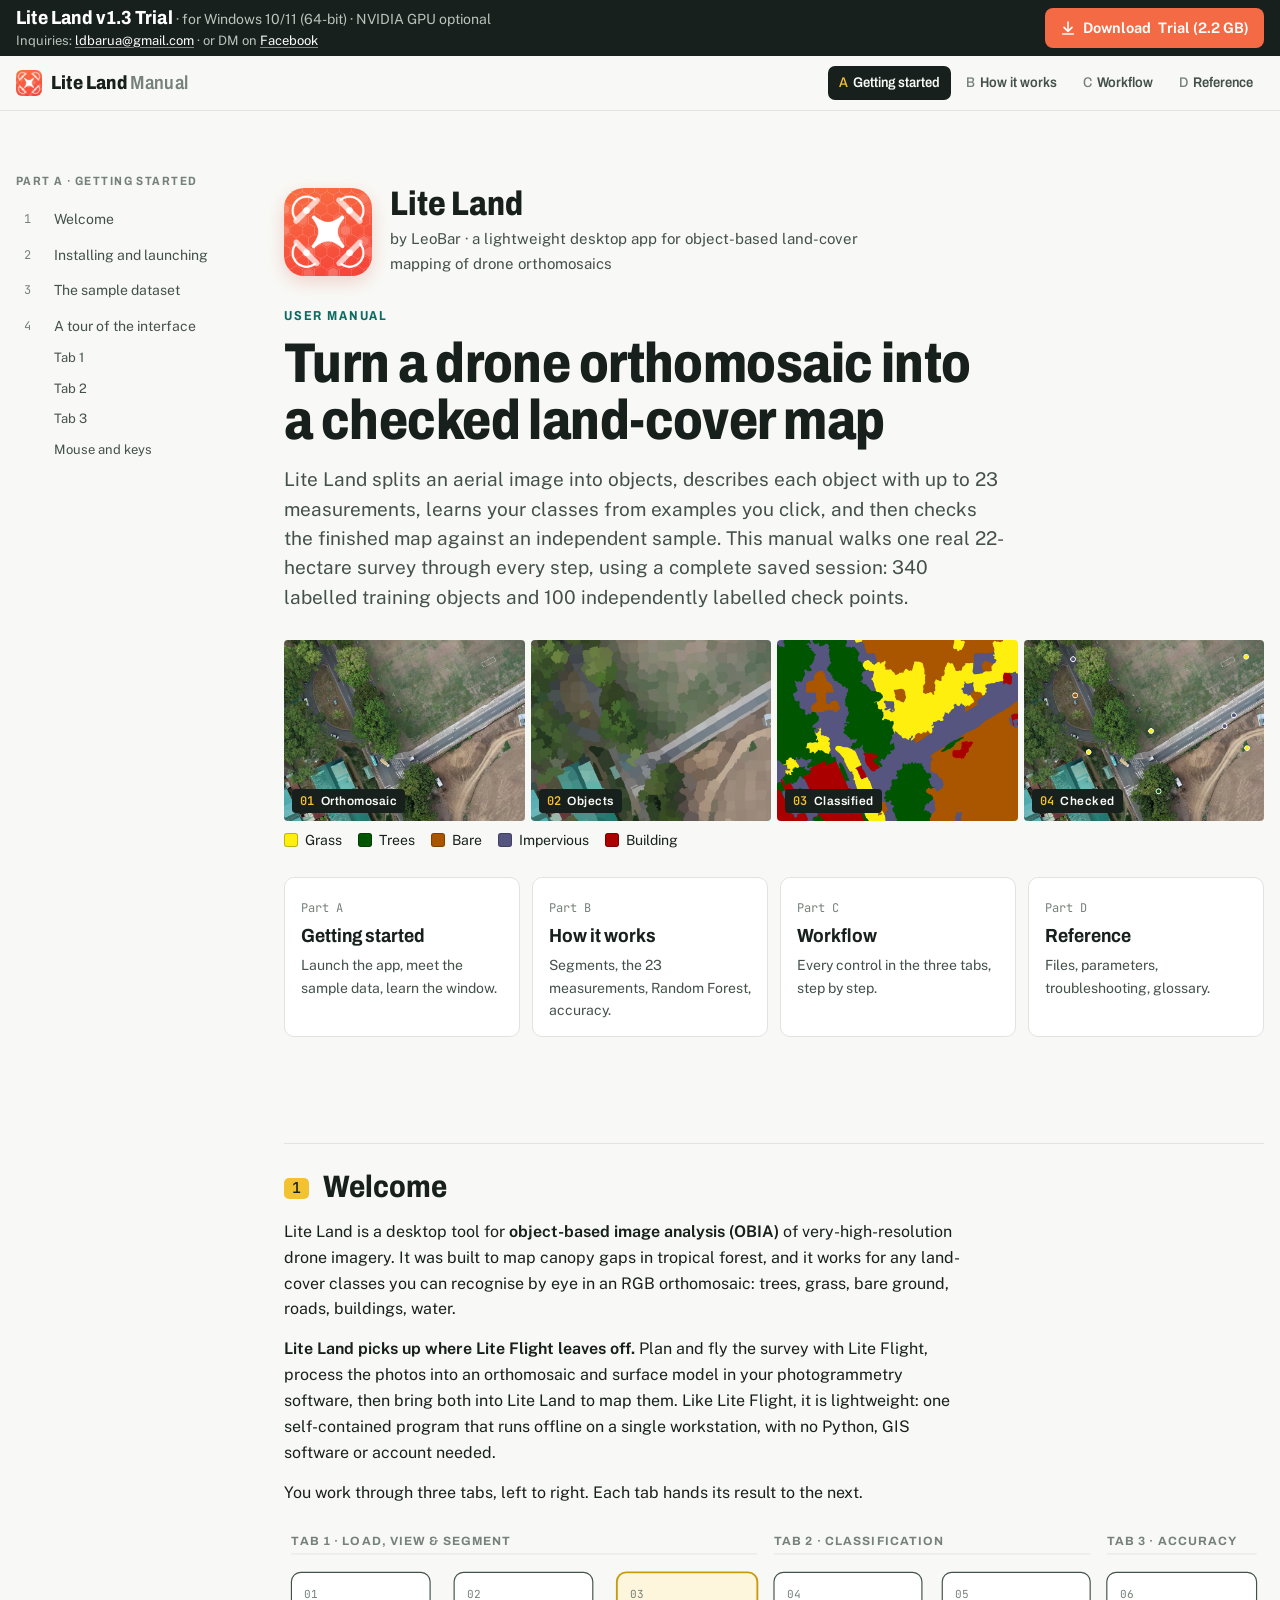
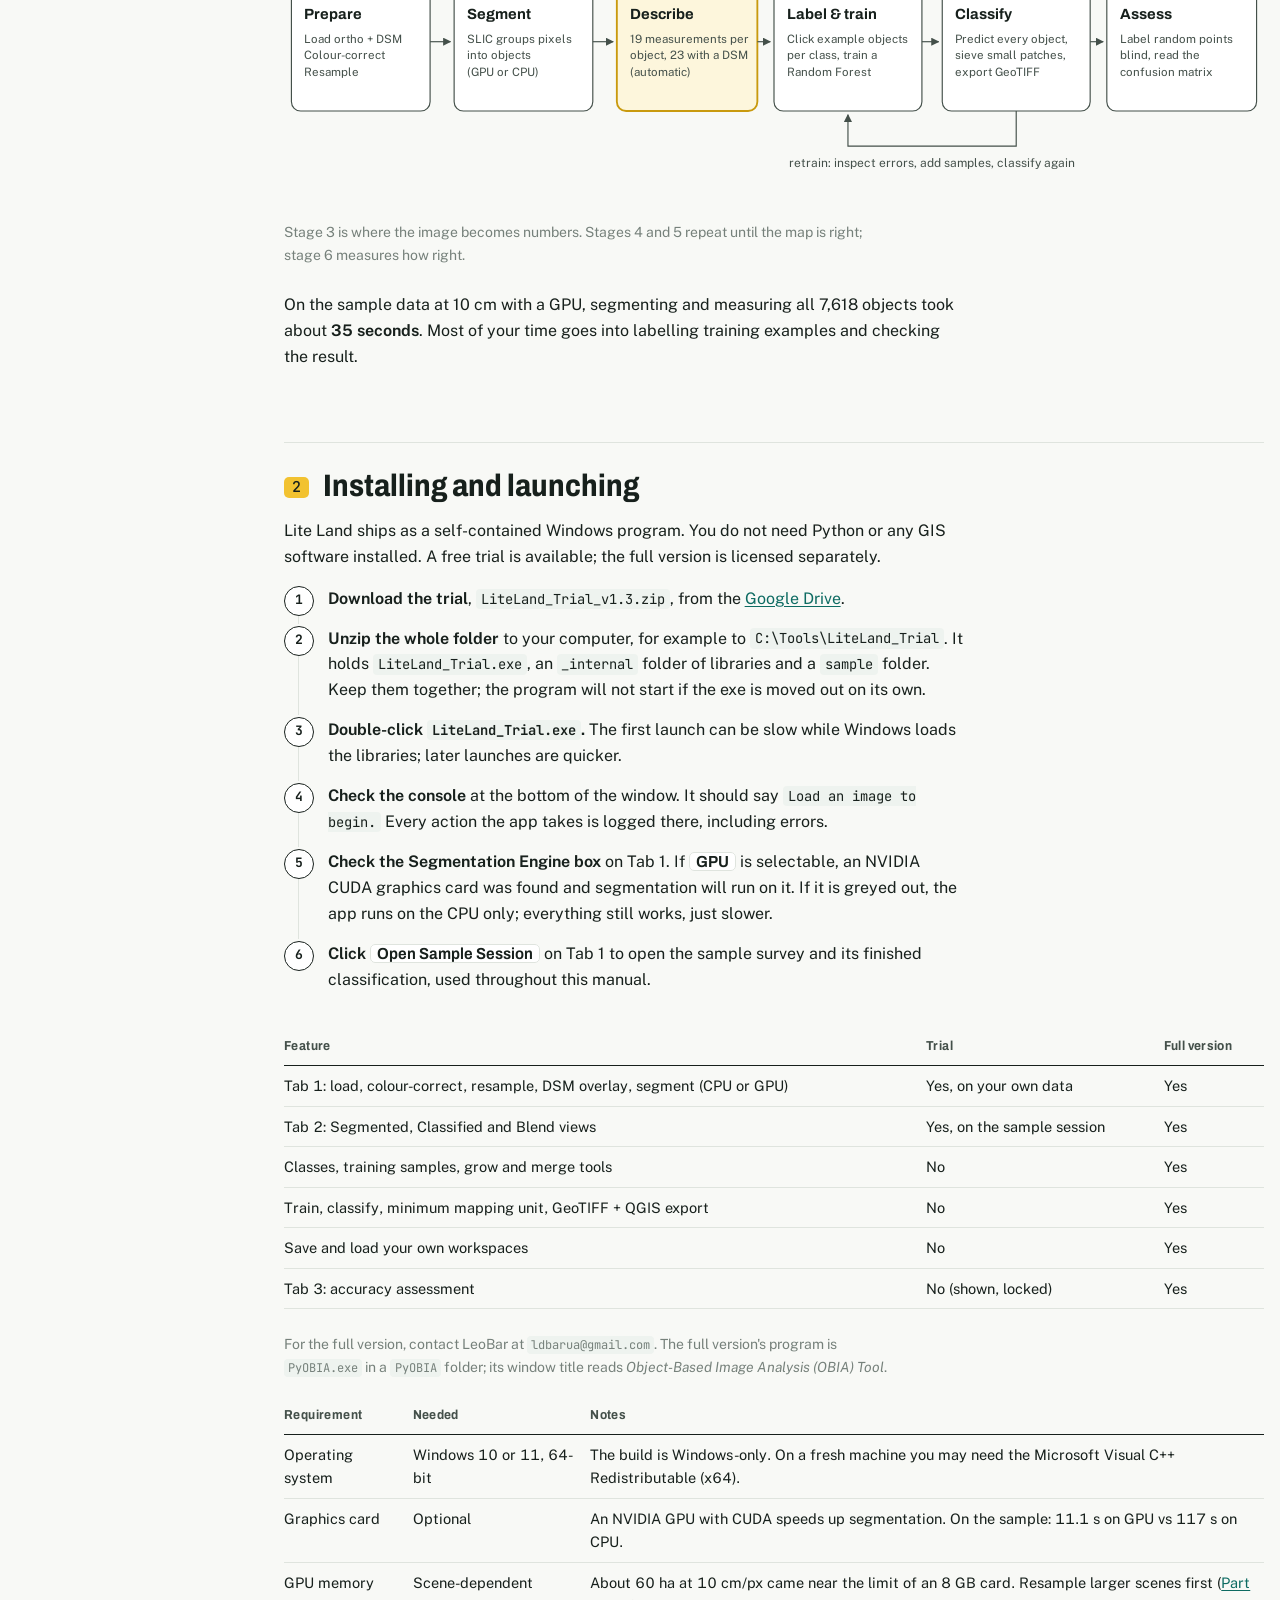
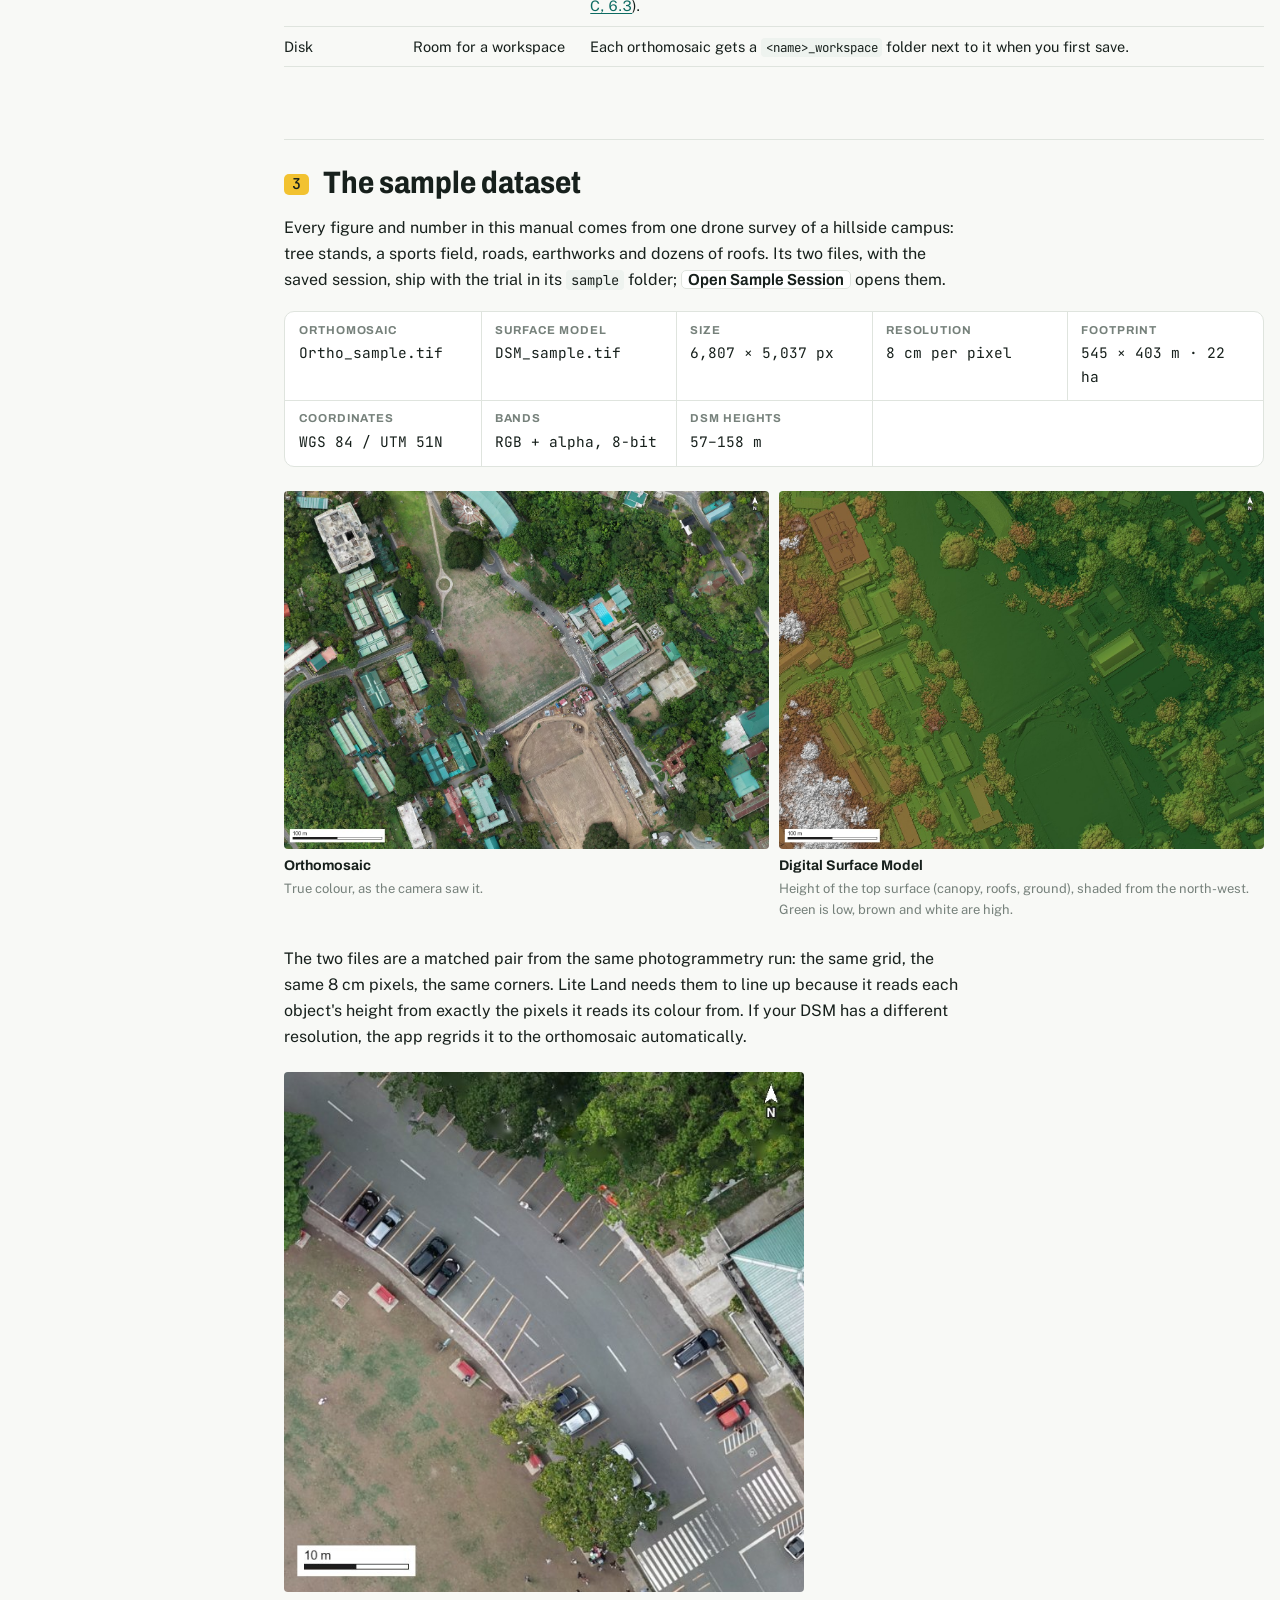
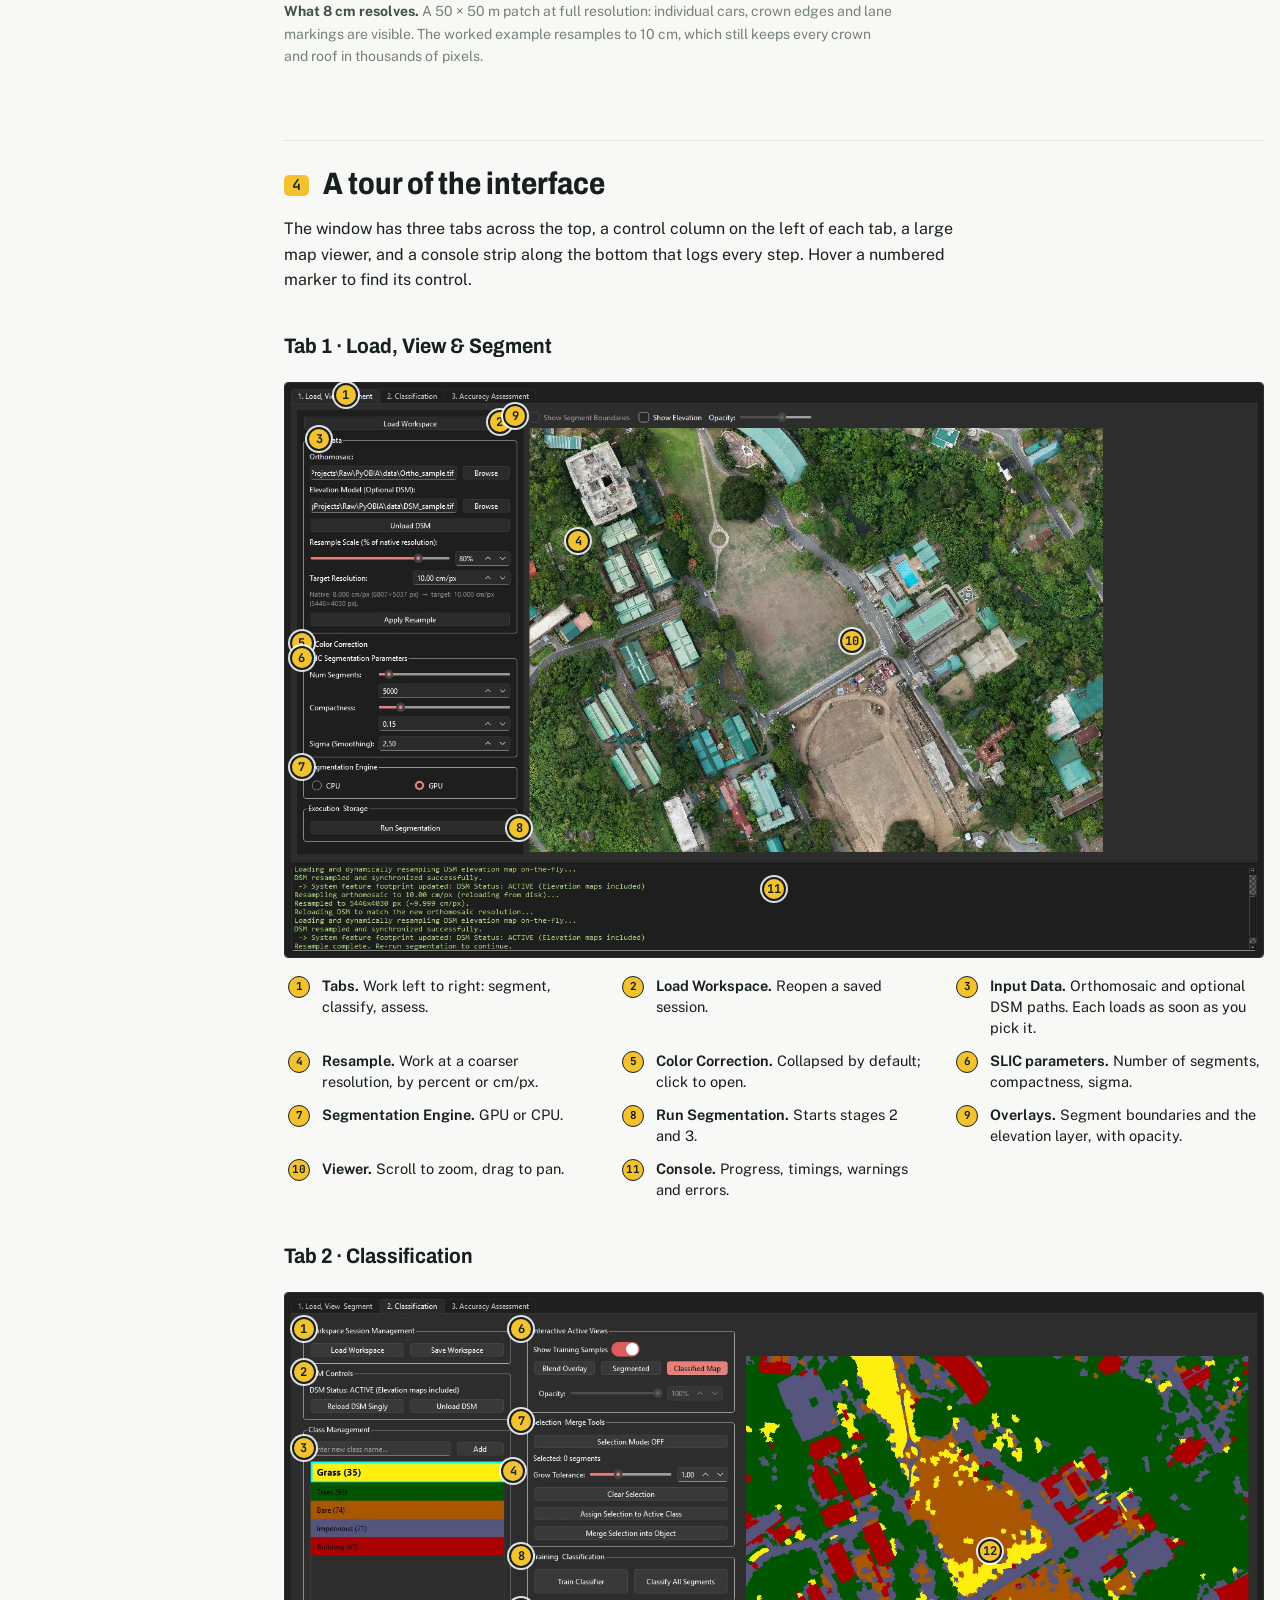
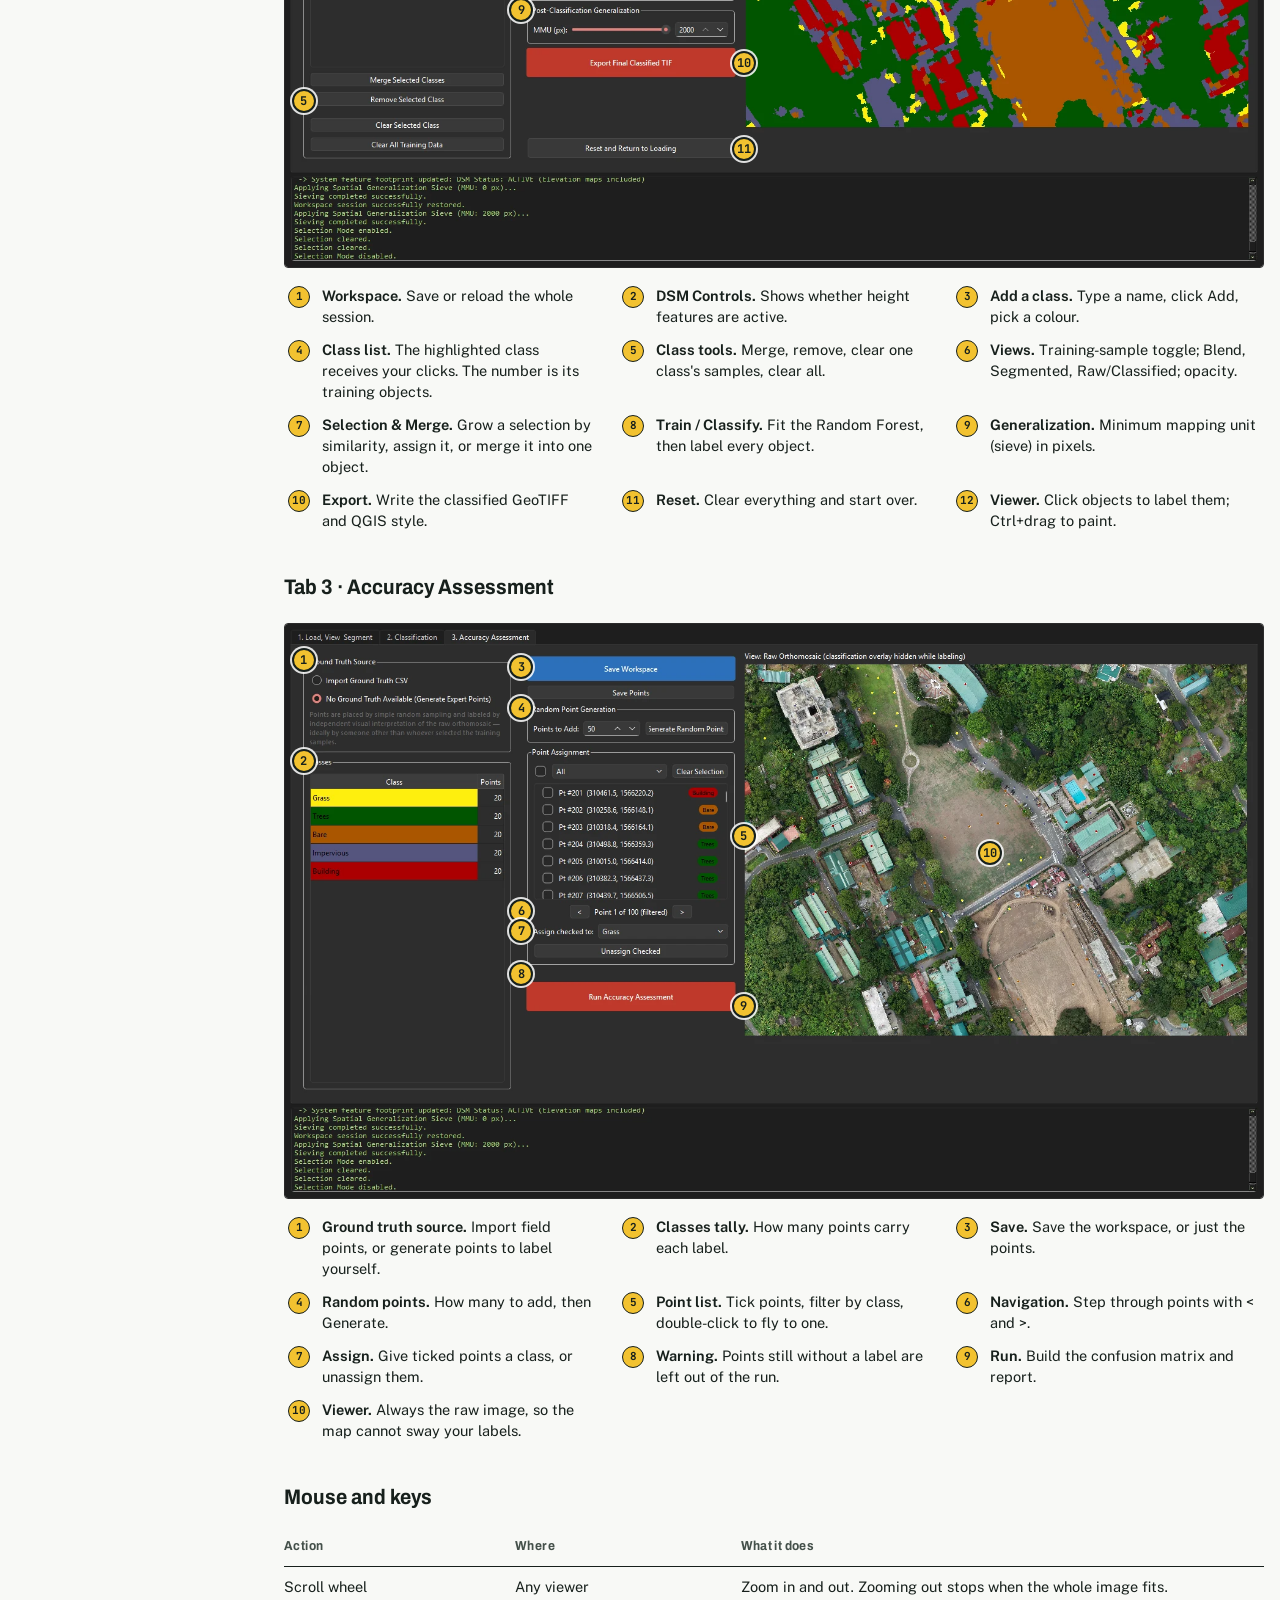
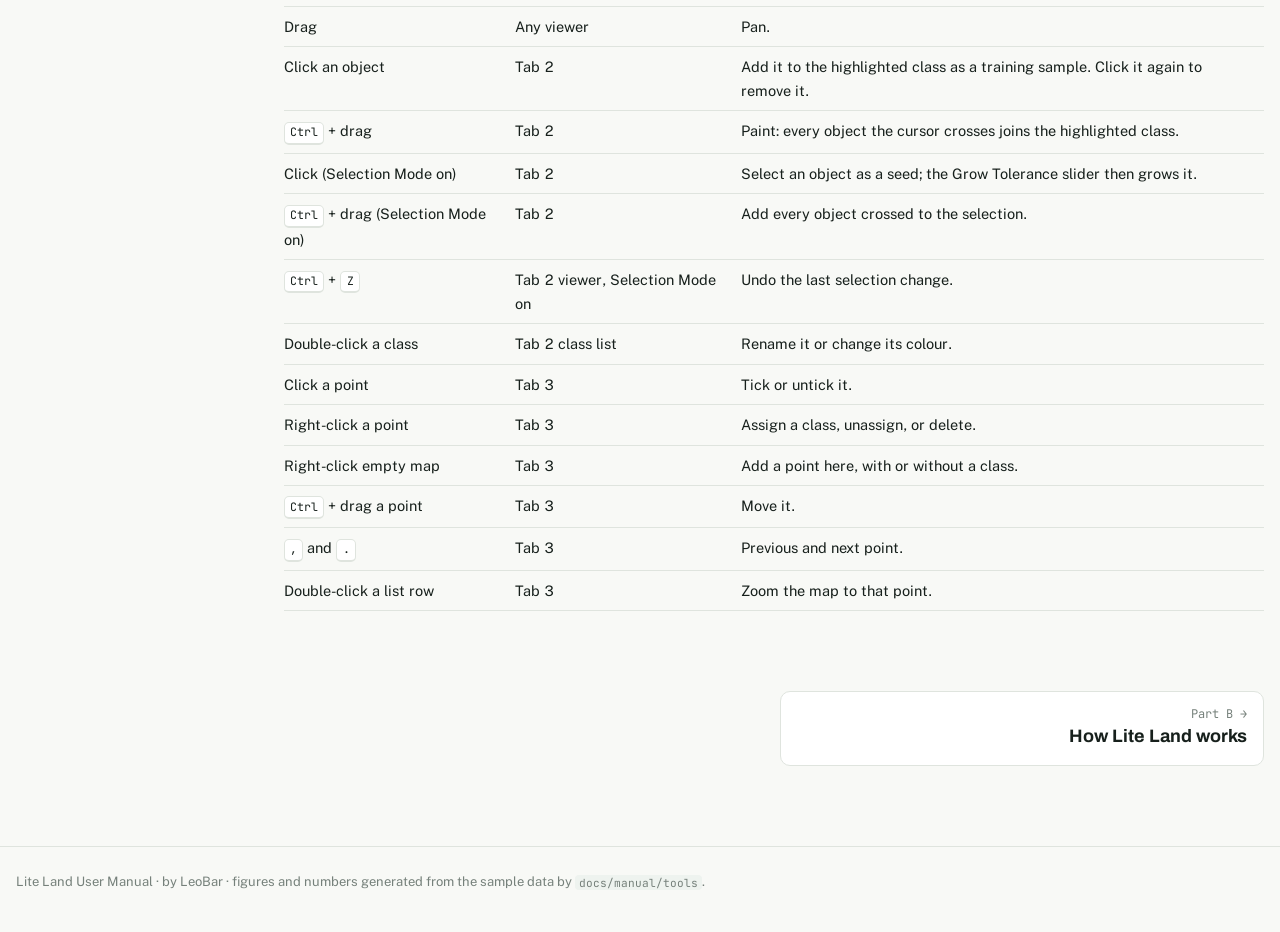
==== commit e866d8cb: "Add download bar linking to the trial on Google Drive Pinned bar on every manual page, as on the Lit" ====
--- a/docs/index.html
+++ b/docs/index.html
@@ -12,7 +12,17 @@
 <link rel="stylesheet" href="manual.css">
 </head>
 <body>
-<header class="topbar"><div class="topbar-inner">
+<header class="topbar">
+  <div class="getbar">
+    <div class="getbar-in">
+      <div class="getbar-id">
+        <p><b>Lite Land v1.3 Trial</b> <span>· for Windows 10/11 (64-bit) · NVIDIA GPU optional</span></p>
+        <p class="getbar-contact">Inquiries: <a href="mailto:ldbarua@gmail.com">ldbarua@gmail.com</a><span class="sep"> · </span>or DM on <a href="https://www.facebook.com/leonardo.barua" target="_blank" rel="noopener">Facebook</a></p>
+      </div>
+      <a class="getbar-btn" href="https://drive.google.com/file/d/1JxOnxnY069Mfg6nPAA1eiSF7T0b4u91c/view?usp=drive_link" target="_blank" rel="noopener"><svg viewBox="0 0 24 24" fill="none" stroke="currentColor" stroke-width="2.4" stroke-linecap="round" stroke-linejoin="round" aria-hidden="true"><path d="M12 3v12"/><path d="m6 11 6 6 6-6"/><path d="M4 21h16"/></svg>Download<span class="long"> Trial (2.2 GB)</span></a>
+    </div>
+  </div>
+  <div class="topbar-inner">
   <a class="brand" href="index.html"><img class="brand-mark" src="img/brand/lite_land_64.png" alt="" width="26" height="26"><span>Lite Land <span class="brand-sub">Manual</span></span></a>
   <nav class="parts" aria-label="Manual parts">
     <a href="index.html" aria-current="page"><span>A</span>Getting started</a>
@@ -130,7 +140,7 @@
 <h2 id="install"><span class="num">2</span>Installing and launching</h2>
 <p>Lite Land ships as a self-contained Windows program. You do not need Python or any GIS software installed. A free trial is available; the full version is licensed separately.</p>
 <ol class="steps">
-  <li><strong>Download the trial</strong>, <code>LiteLand_Trial_v1.3.zip</code>, from the <a href="https://github.com/leobarua/liteland/releases/latest">Releases page</a>.</li>
+  <li><strong>Download the trial</strong>, <code>LiteLand_Trial_v1.3.zip</code>, from the <a href="https://drive.google.com/file/d/1JxOnxnY069Mfg6nPAA1eiSF7T0b4u91c/view?usp=drive_link" target="_blank" rel="noopener">Google Drive</a>.</li>
   <li><strong>Unzip the whole folder</strong> to your computer, for example to <code>C:\Tools\LiteLand_Trial</code>. It holds <code>LiteLand_Trial.exe</code>, an <code>_internal</code> folder of libraries and a <code>sample</code> folder. Keep them together; the program will not start if the exe is moved out on its own.</li>
   <li><strong>Double-click <code>LiteLand_Trial.exe</code>.</strong> The first launch can be slow while Windows loads the libraries; later launches are quicker.</li>
   <li><strong>Check the console</strong> at the bottom of the window. It should say <code>Load an image to begin.</code> Every action the app takes is logged there, including errors.</li>
--- a/docs/manual.css
+++ b/docs/manual.css
@@ -28,7 +28,7 @@
 }
 
 * { box-sizing: border-box; }
-html { scroll-padding-top: 76px; }
+html { scroll-padding-top: 130px; }
 body {
   margin: 0;
   background: var(--paper);
@@ -78,12 +78,29 @@
 .parts a[aria-current="page"] { background: var(--ink); color: var(--paper); }
 .parts a[aria-current="page"] span { color: var(--mark); }
 
+/* download bar, pinned with the top bar (matches Lite Flight's) */
+.getbar { background: var(--ink); color: #fff; }
+.getbar-in { max-width: 1320px; margin: 0 auto; padding: 6px 16px; display: flex; align-items: center; justify-content: space-between; gap: 16px; }
+.getbar-id { min-width: 0; display: grid; gap: 2px; }
+.getbar p { margin: 0; font-size: 14px; line-height: 1.3; }
+.getbar p b { font-family: var(--f-display); font-stretch: 88%; font-size: 19px; font-weight: 750; letter-spacing: .01em; }
+.getbar p span { color: #b9c3bd; }
+.getbar-contact { font-size: 13px !important; color: #b9c3bd; }
+.getbar-contact a { color: #fff; text-decoration-color: rgba(255, 255, 255, .45); }
+.getbar-contact a:hover { color: #fff; text-decoration-color: #fff; }
+.getbar-btn { display: inline-flex; align-items: center; gap: 7px; white-space: nowrap; flex: none;
+  background: #f46a45; color: #fff; text-decoration: none; font-weight: 650; font-size: 14.5px; padding: 8px 15px; border-radius: 8px; }
+.getbar-btn:hover { background: #d9532f; color: #fff; }
+.getbar-btn svg { width: 16px; height: 16px; }
+.getbar a:focus-visible { outline-color: #fff; }
+.topbar { padding-top: 0; }
+
 /* ---------- page frame ---------- */
 .frame {
   max-width: 1320px; margin: 0 auto; padding-inline: 16px; padding-block: 0 80px;
   display: grid; grid-template-columns: 220px minmax(0, 1fr); gap: 48px;
 }
-.toc { position: sticky; top: 78px; align-self: start; max-height: calc(100vh - 96px); overflow: auto; padding-top: 40px; }
+.toc { position: sticky; top: 132px; align-self: start; max-height: calc(100vh - 150px); overflow: auto; padding-top: 40px; }
 .toc-title {
   font-family: var(--f-display); font-stretch: 85%; font-weight: 700; font-size: 12px;
   letter-spacing: .12em; text-transform: uppercase; color: var(--muted); margin: 0 0 10px;
@@ -339,6 +356,9 @@
   .fx { grid-template-columns: minmax(0, 1fr); }
 }
 @media (max-width: 700px) {
+  .getbar-in { padding: 6px 12px; }
+  .getbar .long, .getbar p span, .getbar-contact .sep { display: none; }
+  .getbar-contact { font-size: 12px !important; }
   body { font-size: 15.5px; }
   .parts { margin-left: 0; }
   .parts a { padding: 5px 8px; font-size: 13px; }
